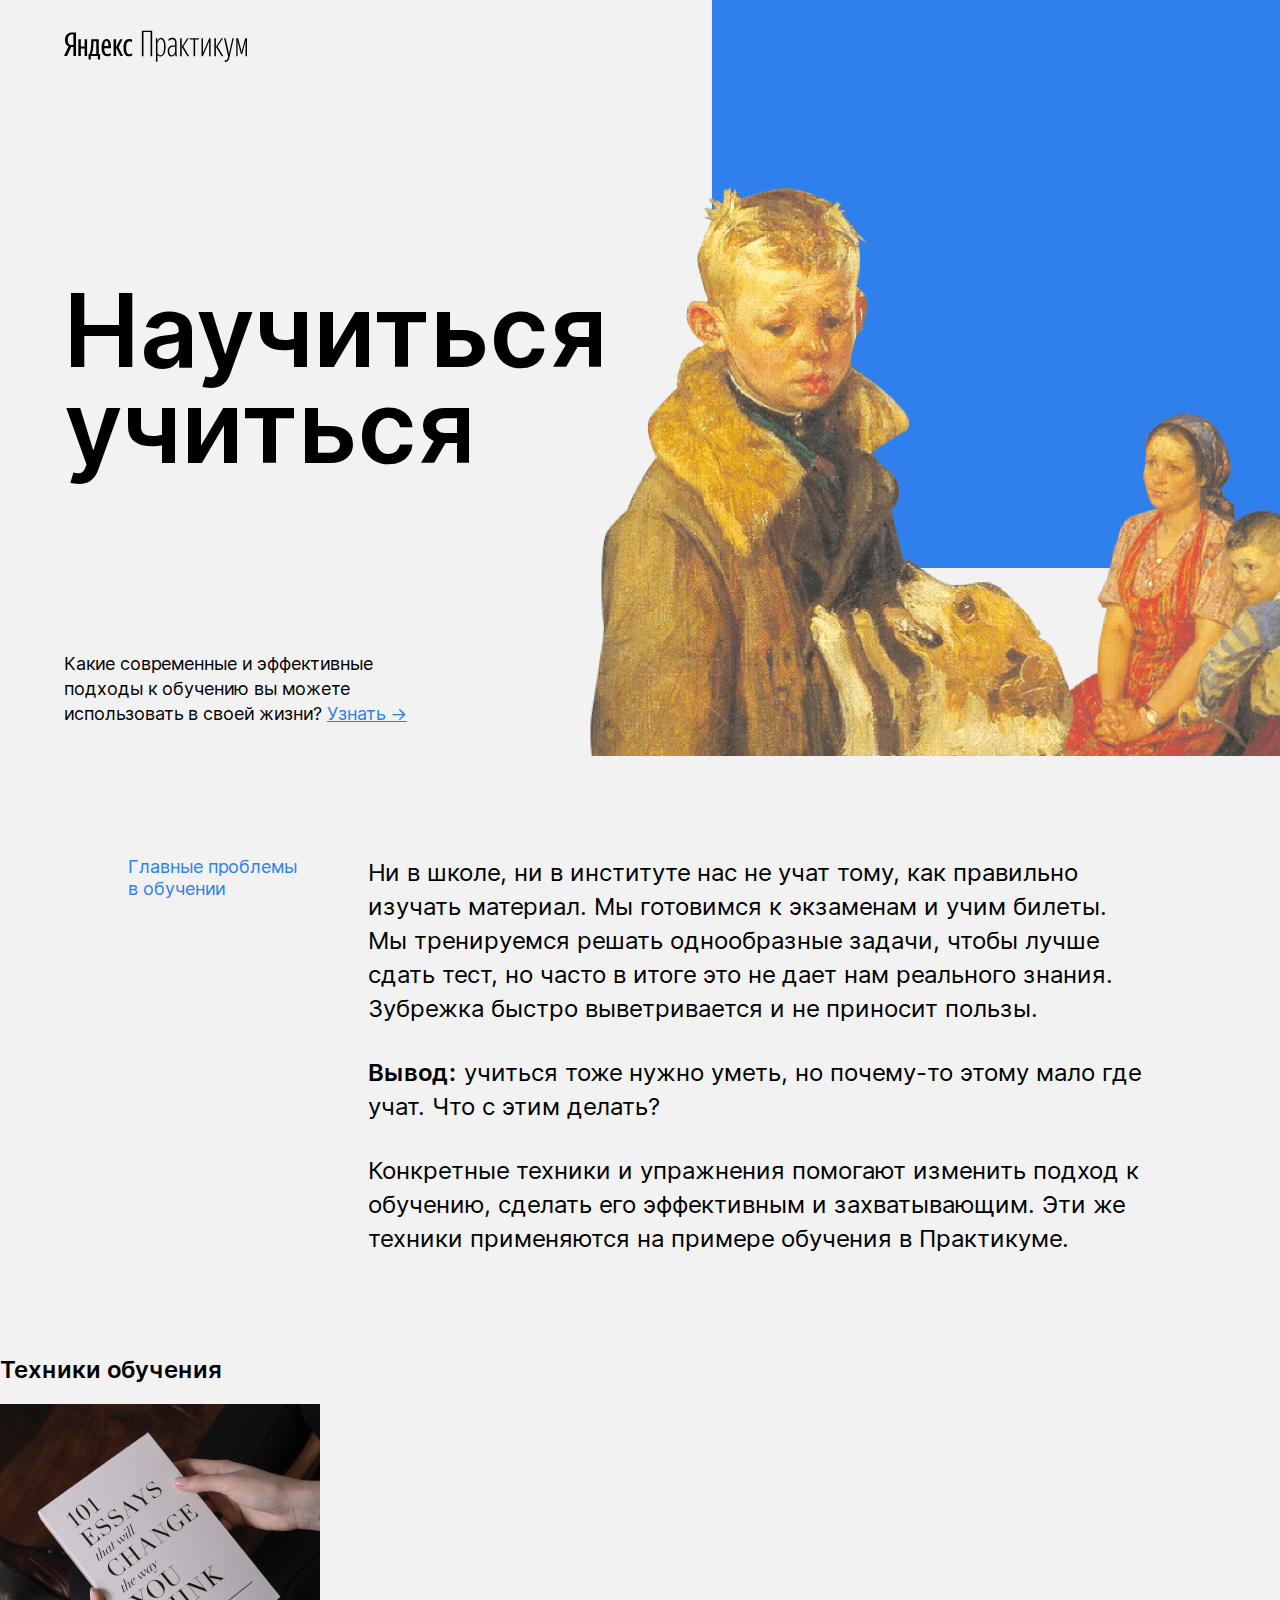
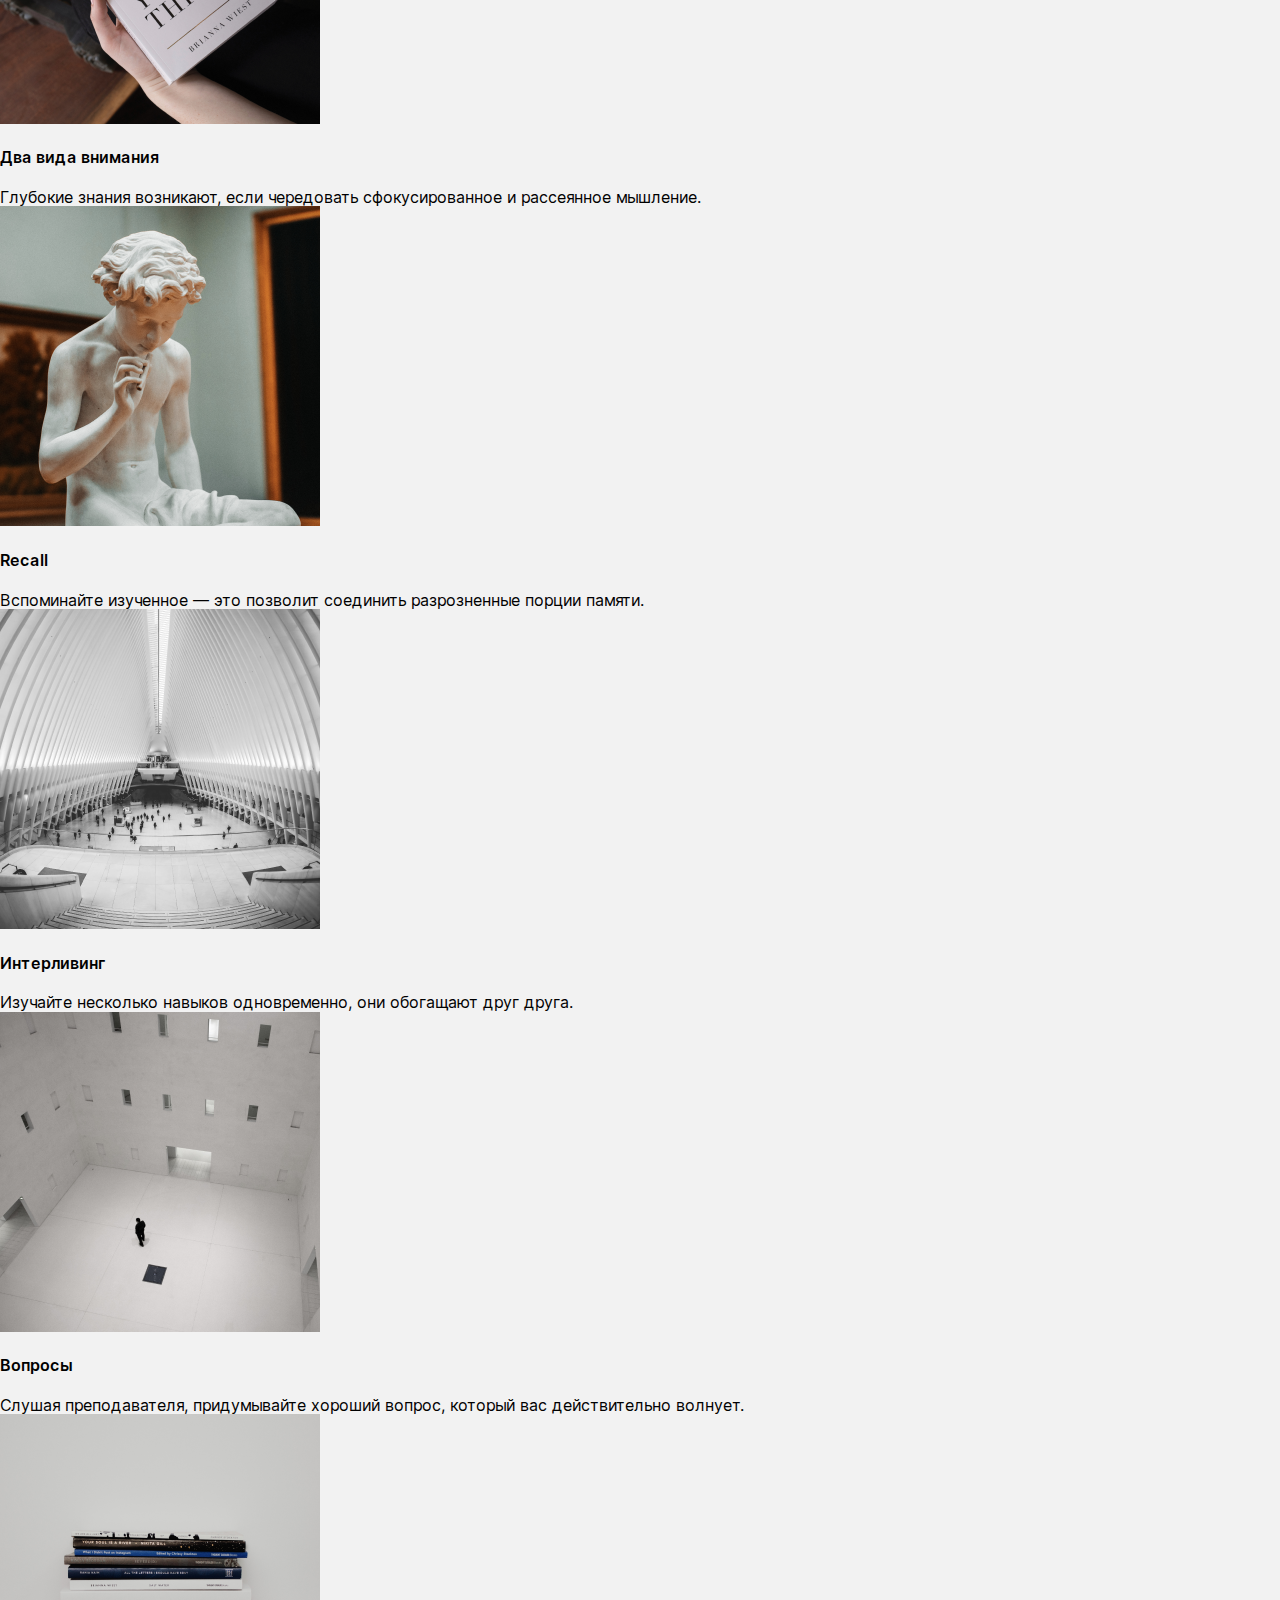
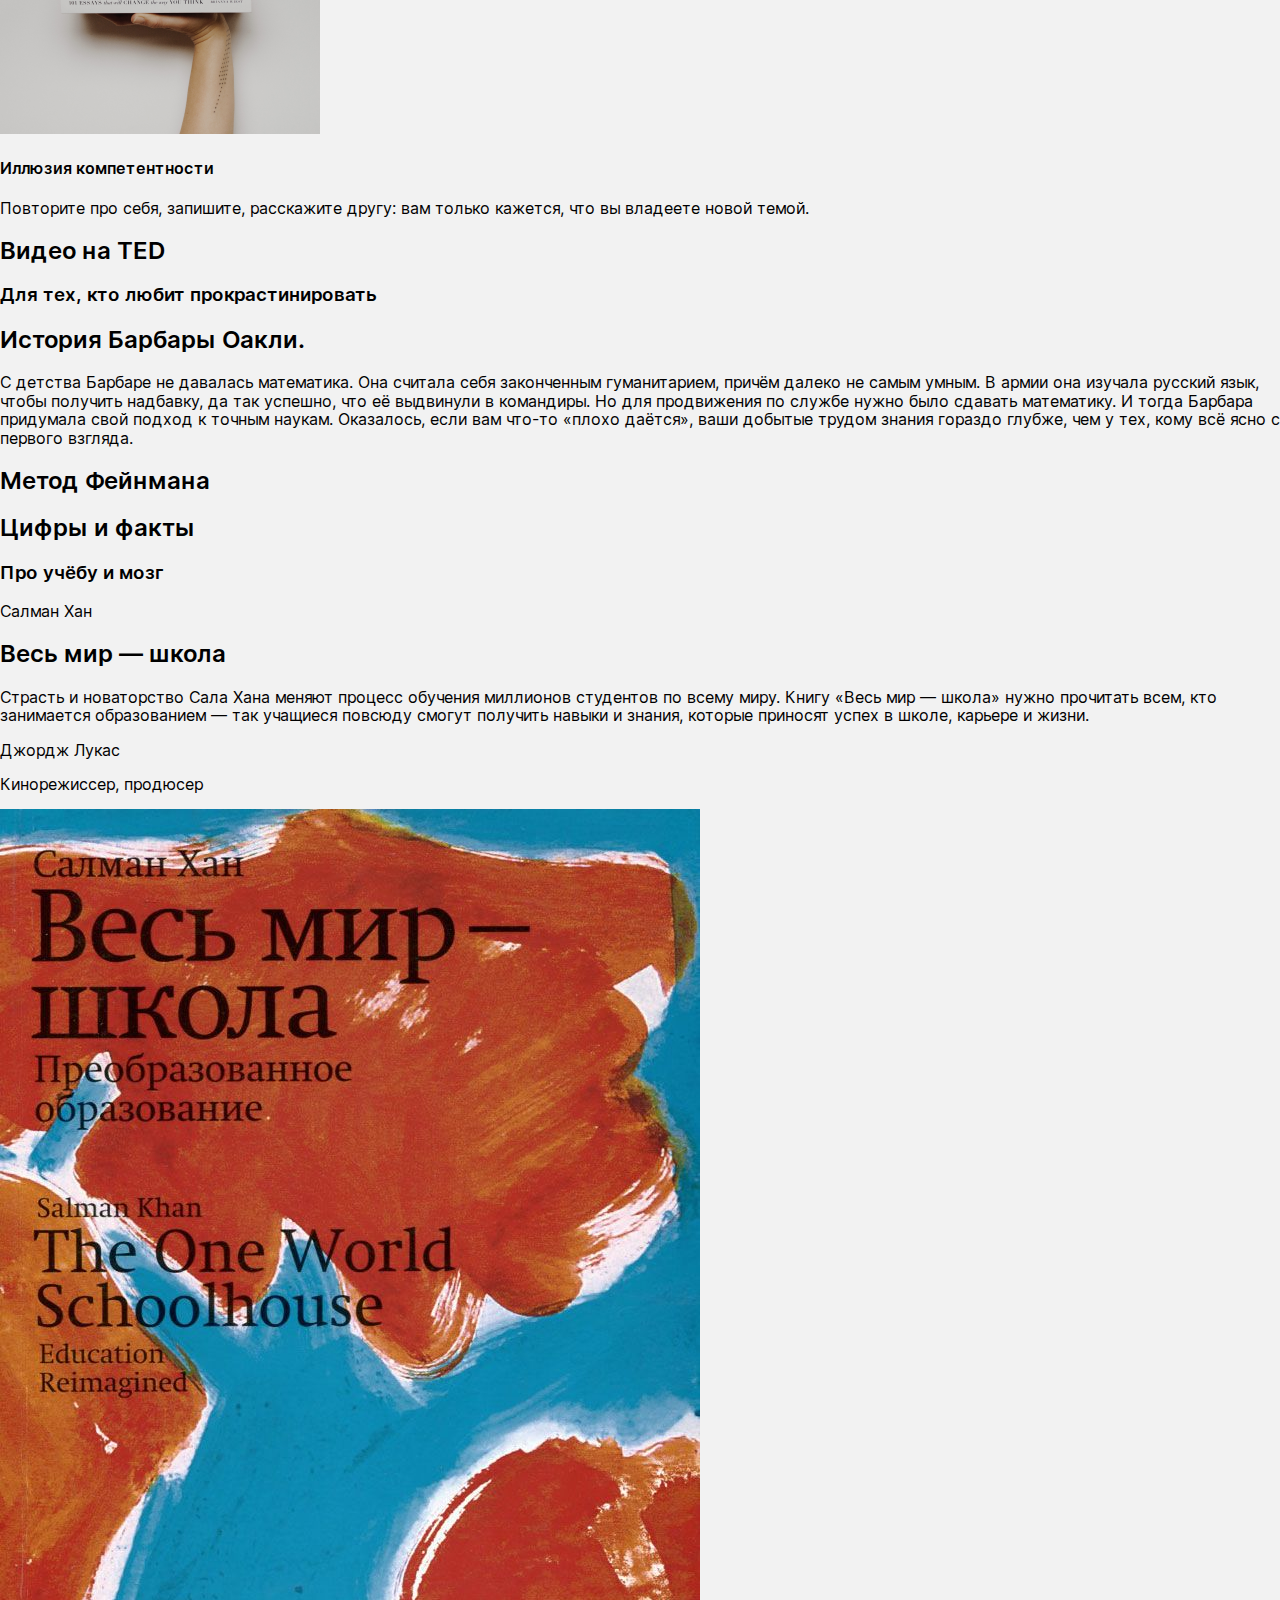
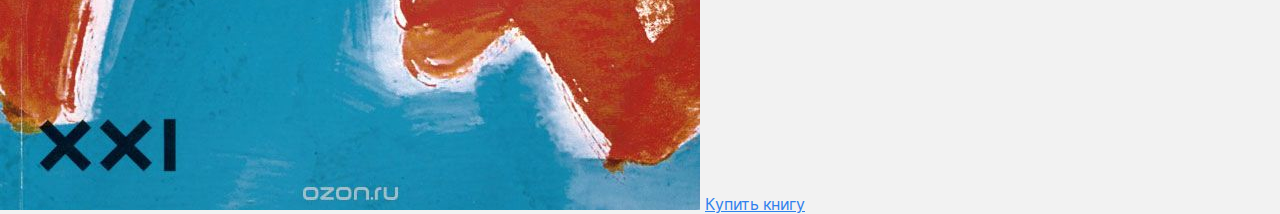
==== first-project__startkit/first-project__startkit/index.html @ b72d8b6c "Initial commit" ====
<!DOCTYPE html>
<html lang="ru">
<head>
  <meta charset="UTF-8">
  <meta name="viewport" content="width=device-width, initial-scale=1.0">
  <title>Научиться учиться</title>
  <link rel="stylesheet" href="styles/vendor/normalize.css">
  <link rel="stylesheet" href="./styles/style.css">
</head>
<body class="main">
  <div class="page">

    <header class="header">
        <img class="logo logo_place_header" src="images/logo.svg">
      <h1 class="header__title">
        Научиться учиться
      </h1>
      <div class="header__subtitle">
        Какие современные и эффективные подходы к
        обучению вы можете использовать в своей жизни? <a class="header__link" href="#">Узнать →</a>
      </div>

        <div class="header__square-pic"></div>
      <img class="header__main-illustrator" src="images/two_again.png" alt="опять двойка">

    </header>
    <div class="content">

      <section class="description">
        <div class="two-columns">
          <h2 class="two-columns__brief">Главные проблемы в обучении</h2>
          <div class="two-columns__main-text">
            <p class="two-columns__paragraph">
              Ни в школе, ни в институте нас не учат тому, как правильно изучать
              материал. Мы готовимся к экзаменам и учим билеты. Мы тренируемся
              решать однообразные задачи, чтобы лучше сдать тест, но часто в итоге
              это не дает нам реального знания. Зубрежка быстро выветривается и
              не приносит пользы.</p>
            <p class="two-columns__paragraph"><span class="two-columns__span-accent">Вывод:</span> учиться тоже нужно уметь, но почему-то этому мало
              где учат. Что с этим делать?</p>
            <p class="two-columns__paragraph">Конкретные техники и упражнения помогают изменить подход к
              обучению, сделать его эффективным и захватывающим. Эти же
              техники применяются на примере обучения в Практикуме.</p>
          </div>
        </div>
      </section>

      <section class="techniques">
        <h2 class="techniques__section-title">Техники обучения</h2>
        <h3 class="techniques__section-subtitle"></h3>

        <div class="techniques__cards cards">

          <div class="cards__item">
            <img class="cards__image" src="images/cards-attention.png" alt="Два вида внимания">
            <h4 class="cards__title">Два вида внимания</h4>
            <div class="card__description">Глубокие знания возникают, если
              чередовать сфокусированное и рассеянное мышление.</div>
          </div>

          <div class="cards__item">
            <img class="cards__image" src="images/cards-recall.png" alt="Recall">
            <h4 class="cards__title">Recall</h4>
            <div class="card__description">Вспоминайте изученное — это позволит
              соединить разрозненные порции памяти.</div>
          </div>

          <div class="cards__item">
            <img class="cards__image" src="images/cards-interliving.png" alt="Интерливинг">
            <h4 class="cards__title">Интерливинг</h4>
            <div class="card__description">Изучайте несколько навыков
              одновременно, они обогащают друг друга.</div>
          </div>

          <div class="cards__item">
            <img class="cards__image" src="images/cards-question.png" alt="Вопросы">
            <h4 class="cards__title">Вопросы</h4>
            <div class="card__description">Слушая преподавателя, придумывайте
              хороший вопрос, который вас действительно волнует.</div>
          </div>

          <div class="cards__item">
            <img class="cards__image" src="images/cards-competence.png" alt="Иллюзия компетентности">
            <h4 class="cards__title">Иллюзия компетентности</h4>
            <div class="card__description">Повторите про себя, запишите,
              расскажите другу: вам только кажется, что вы владеете новой темой.</div>
          </div>

        </div>
      </section>

      <section class="video">
        <h2 class="video__title">Видео нa TED</h2>
        <h3 class="video__subtitle">Для тех, кто любит прокрастинировать</h3>
        <div class="video__content">
          <div class="video__one"></div>
          <div class="video__two"></div>
        </div>

      </section>

      <section class="oakley">
        <h2 class="oakley__brief">История Барбары Оакли.</h2>
        <div class="oakley__main-text">
          <p>С детства Барбаре не давалась математика. Она считала себя
            законченным гуманитарием, причём далеко не самым умным.
            В армии она изучала русский язык, чтобы получить надбавку,
            да так успешно, что её выдвинули в командиры. Но для продвижения
            по службе нужно было сдавать математику. И тогда Барбара придумала
            свой подход к точным наукам. Оказалось, если вам что-то
            «плохо даётся», ваши добытые трудом знания гораздо глубже,
            чем у тех, кому всё ясно с первого взгляда.</p>
        </div>
      </section>

      <section class="feinman">
        <h2 class="feinman__title">Метод Фейнмана</h2>
        <h3 class="feinman__subtitle"></h3>
        <a class="feinman__link" href="#"></a>
      </section>

      <section class="digits">
        <h2 class="digits__title">Цифры и факты</h2>
        <h3 class="digits__subtitle">Про учёбу и мозг</h3>
      </section>

      <section class="khan">
        <div class="khan__container">
          <p class="khan__author">Салман Хан</p>
          <h2 class="khan__title">Весь мир — школа</h2>
          <p class="khan__quote">
            Страсть и новаторство Сала Хана меняют процесс обучения
            миллионов студентов по всему миру. Книгу «Весь мир — школа» нужно
            прочитать всем, кто занимается образованием — так учащиеся повсюду
            смогут получить навыки и знания, которые приносят успех в школе, карьере и жизни.
          </p>
          <p class="khan__quote-author">Джордж Лукас</p>
          <p class="khan__quote-author-subline">Кинорежиссер, продюсер</p>
          <div class="khan__book-container">
            <img class="khan__book-pic" src="images/khan-book.jpg" alt="книга Джорджа Лукаса">
            <a href="#" class="khan__buy-link">Купить книгу</a>
          </div>
        </div>
      </section>
    </div>
    <footer class="footer">

    </footer>

  </div>
</body>
</html>
---- first-project__startkit/first-project__startkit/styles/style.css ----
@import url(./block/main/main.css);
@import url(./block/page/page.css);
@import url(./block/logo/logo.css);
@import url(./block/logo/_place/logo_place_header.css);
@import url(./block/techniques/techniques.css);
@import url(./block/cards/cards.css);
@import url(./block/description/description.css);
@import url(./block/header/header.css);
@import url(./block/header/__subtitle/header__subtitle.css);
@import url(./block/header/__title/header__title.css);
@import url(./block/header/__square-pic/header__square-pic.css);
@import url(./block/header/__main-illustrator/header__main-illustrator.css);
@import url(./block/two-columns/two-columns.css);
@import url(./block/two-columns/__brief/two-columns__brief.css);
@import url(./block/two-columns/__main-text/two-columns__main-text.css);
@import url(./block/two-columns/__paragraph/two-columns__paragraph.css);
@import url(./block/two-columns/__span-accent/two-columns__span-accent.css);
a {
  color: #2f80ed;
}




/* и элемента с модификатором вида ключ-значение */
.table__cell_theme_dark {
  width: 200px;
  color: white;
  margin-right: 0;
  margin-top: 80px;
}
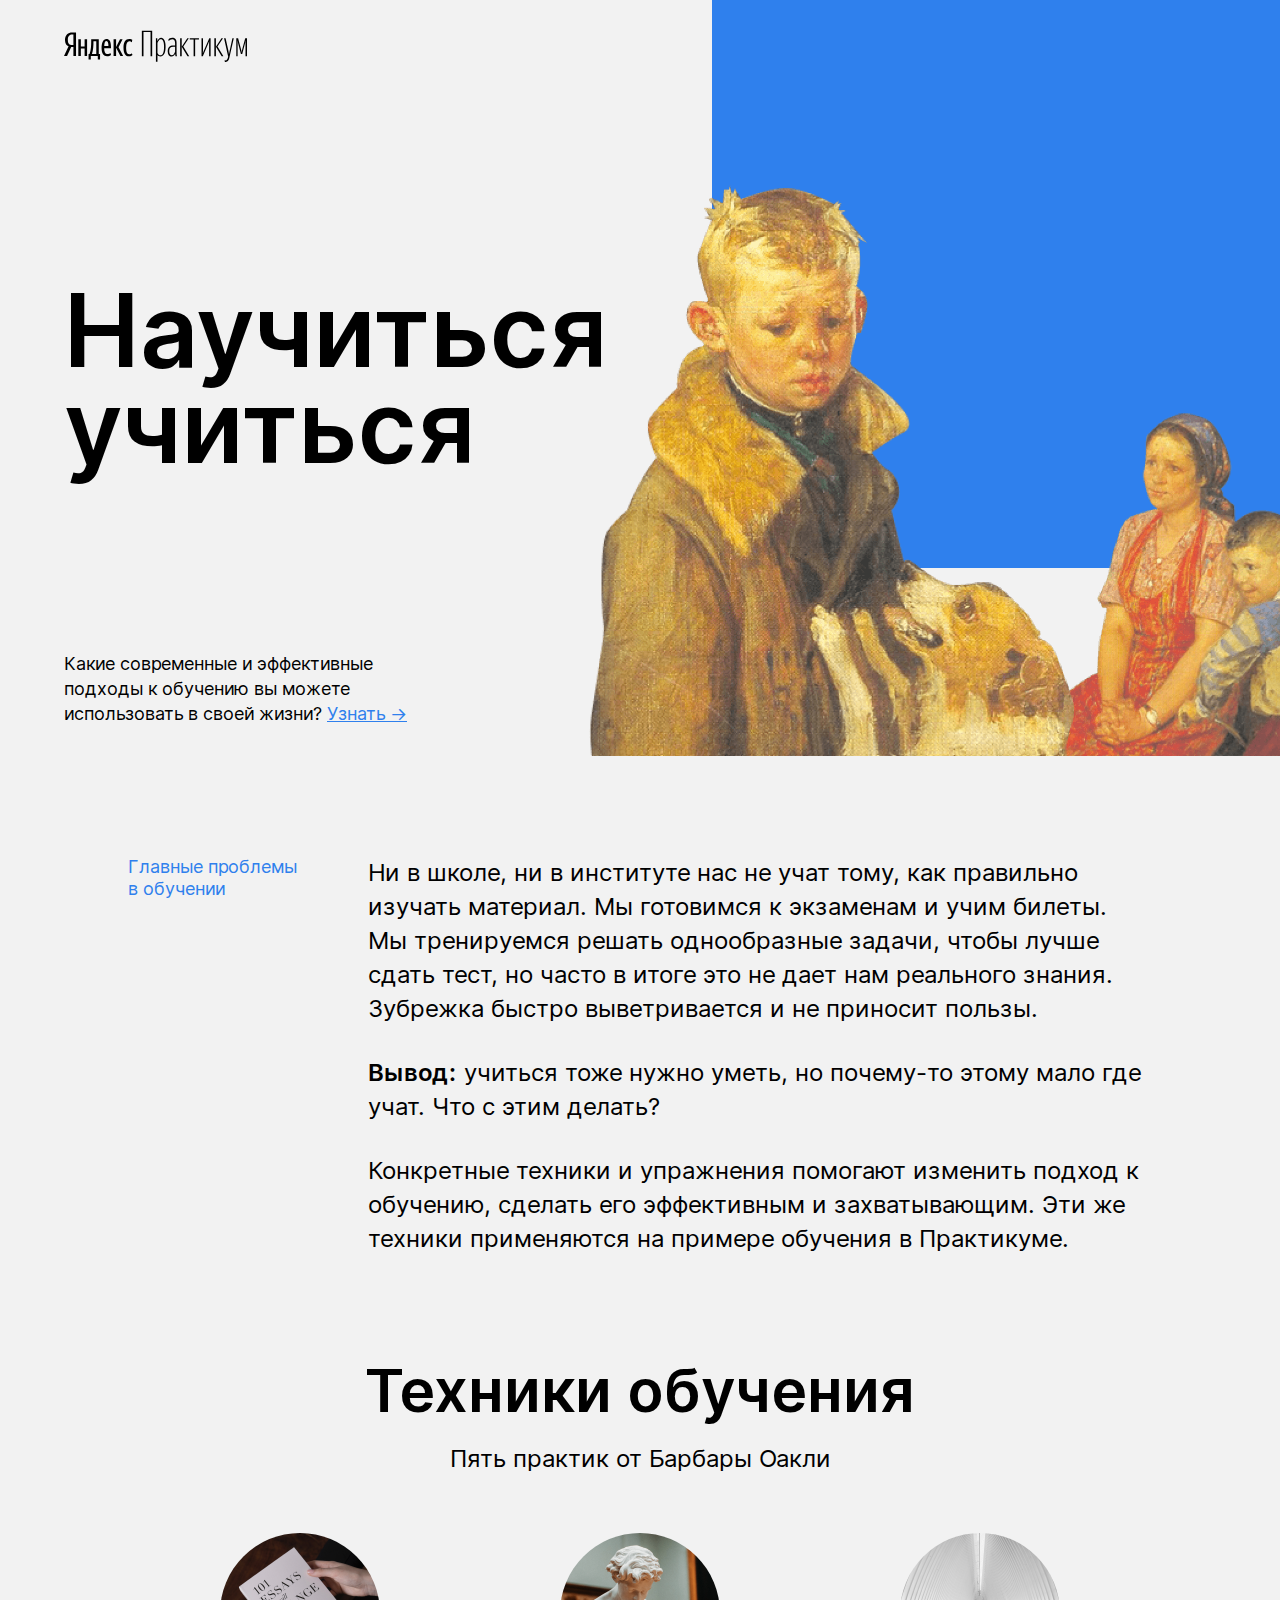
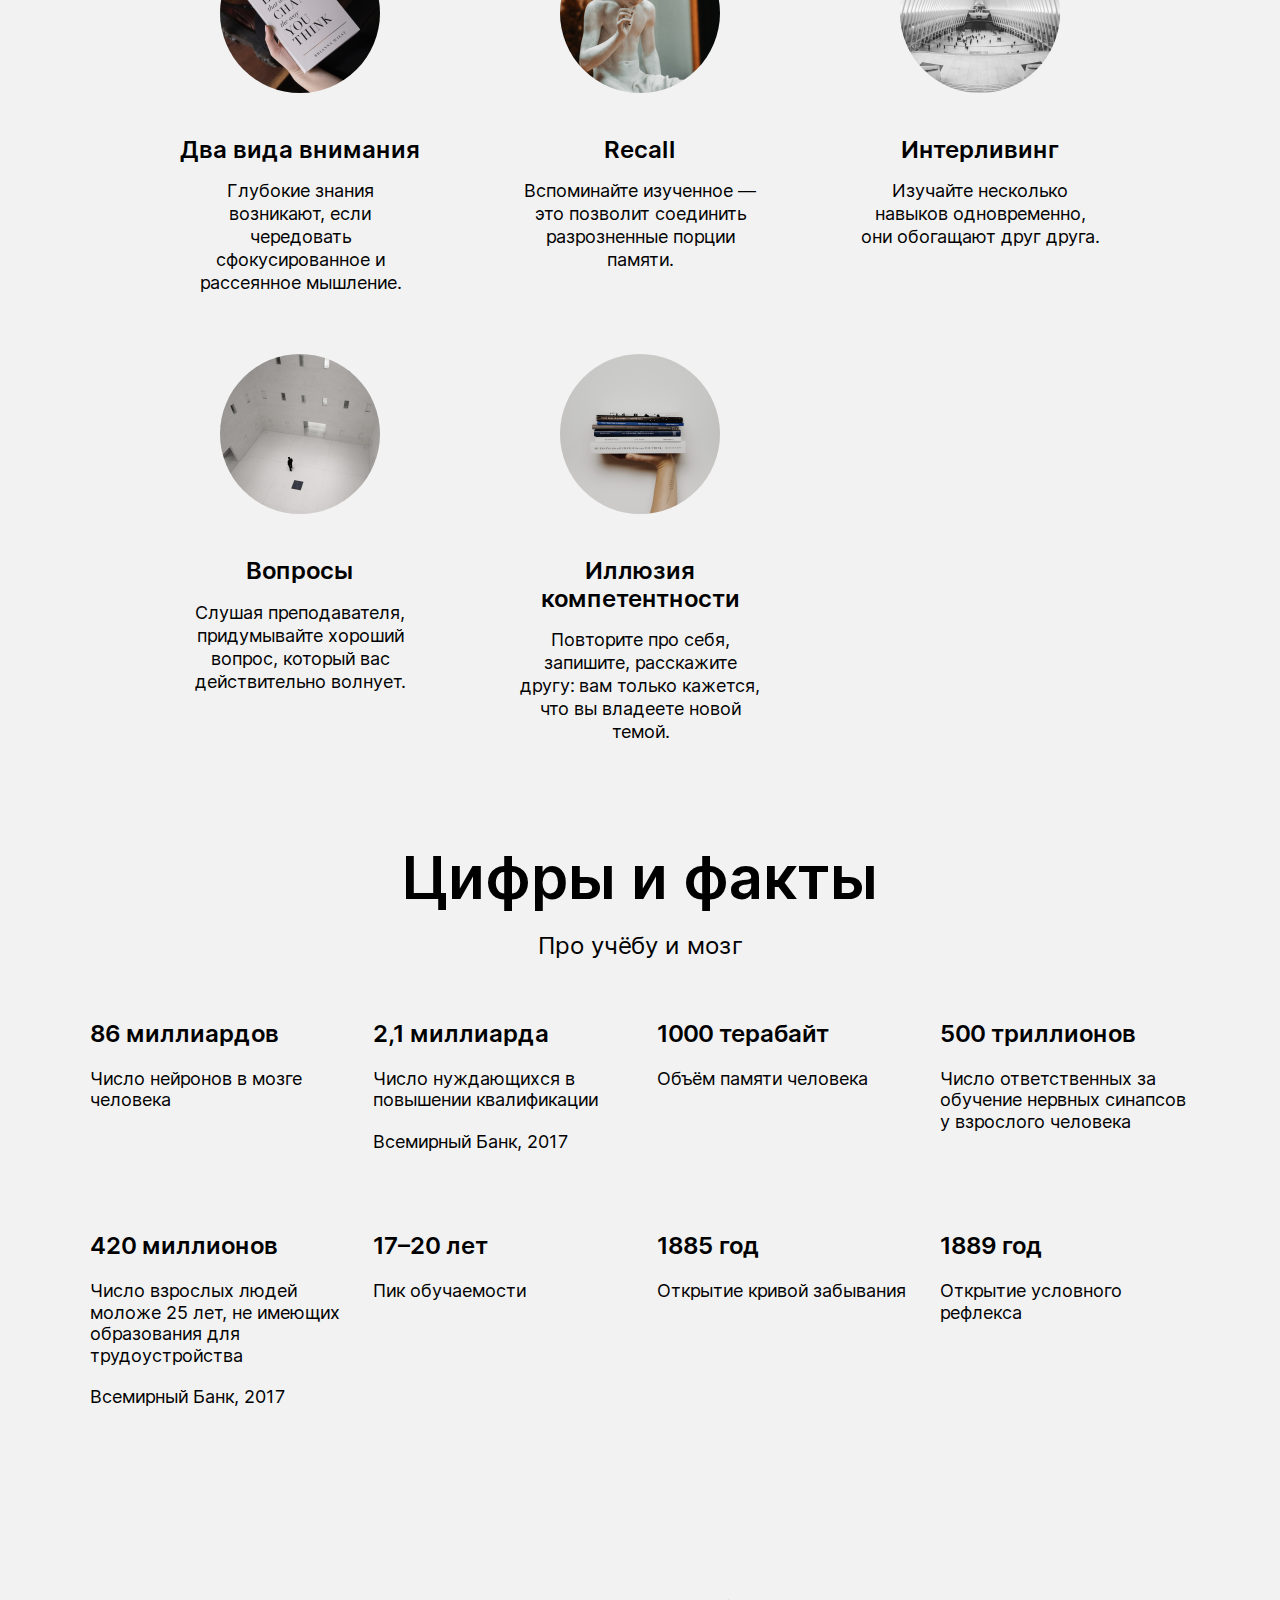
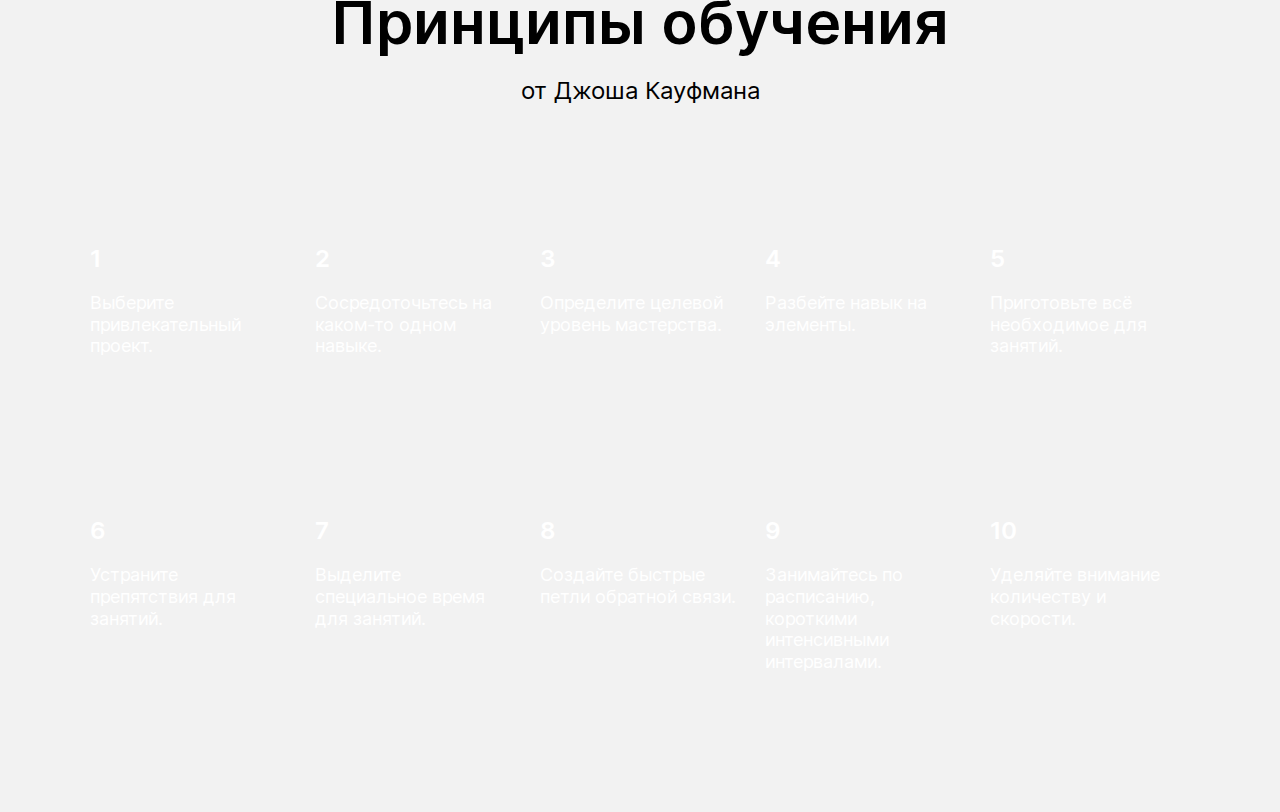
==== commit 6b7bb9ed: "style" ====
--- a/first-project__startkit/first-project__startkit/index.html
+++ b/first-project__startkit/first-project__startkit/index.html
@@ -11,7 +11,7 @@
   <div class="page">
 
     <header class="header">
-        <img class="logo logo_place_header" src="images/logo.svg">
+      <img class="logo logo_place_header" src="images/logo.svg">
       <h1 class="header__title">
         Научиться учиться
       </h1>
@@ -20,18 +20,17 @@
         обучению вы можете использовать в своей жизни? <a class="header__link" href="#">Узнать →</a>
       </div>
 
-        <div class="header__square-pic"></div>
+      <div class="header__square-pic"></div>
       <img class="header__main-illustrator" src="images/two_again.png" alt="опять двойка">
-
     </header>
+
     <div class="content">
 
       <section class="description">
         <div class="two-columns">
           <h2 class="two-columns__brief">Главные проблемы в обучении</h2>
           <div class="two-columns__main-text">
-            <p class="two-columns__paragraph">
-              Ни в школе, ни в институте нас не учат тому, как правильно изучать
+            <p class="two-columns__paragraph">Ни в школе, ни в институте нас не учат тому, как правильно изучать
               материал. Мы готовимся к экзаменам и учим билеты. Мы тренируемся
               решать однообразные задачи, чтобы лучше сдать тест, но часто в итоге
               это не дает нам реального знания. Зубрежка быстро выветривается и
@@ -46,42 +45,42 @@
       </section>
 
       <section class="techniques">
-        <h2 class="techniques__section-title">Техники обучения</h2>
-        <h3 class="techniques__section-subtitle"></h3>
-
-        <div class="techniques__cards cards">
+        <h2 class="section-title">Техники обучения</h2>
+        <p class="section-subtitle">Пять практик от Барбары Оакли</p>
+
+        <div class="cards">
 
           <div class="cards__item">
             <img class="cards__image" src="images/cards-attention.png" alt="Два вида внимания">
-            <h4 class="cards__title">Два вида внимания</h4>
+            <h3 class="cards__title">Два вида внимания</h3>
             <div class="card__description">Глубокие знания возникают, если
               чередовать сфокусированное и рассеянное мышление.</div>
           </div>
 
           <div class="cards__item">
             <img class="cards__image" src="images/cards-recall.png" alt="Recall">
-            <h4 class="cards__title">Recall</h4>
+            <h3 class="cards__title">Recall</h3>
             <div class="card__description">Вспоминайте изученное — это позволит
               соединить разрозненные порции памяти.</div>
           </div>
 
           <div class="cards__item">
             <img class="cards__image" src="images/cards-interliving.png" alt="Интерливинг">
-            <h4 class="cards__title">Интерливинг</h4>
+            <h3 class="cards__title">Интерливинг</h3>
             <div class="card__description">Изучайте несколько навыков
               одновременно, они обогащают друг друга.</div>
           </div>
 
           <div class="cards__item">
             <img class="cards__image" src="images/cards-question.png" alt="Вопросы">
-            <h4 class="cards__title">Вопросы</h4>
+            <h3 class="cards__title">Вопросы</h3>
             <div class="card__description">Слушая преподавателя, придумывайте
               хороший вопрос, который вас действительно волнует.</div>
           </div>
 
           <div class="cards__item">
             <img class="cards__image" src="images/cards-competence.png" alt="Иллюзия компетентности">
-            <h4 class="cards__title">Иллюзия компетентности</h4>
+            <h3 class="cards__title">Иллюзия компетентности</h3>
             <div class="card__description">Повторите про себя, запишите,
               расскажите другу: вам только кажется, что вы владеете новой темой.</div>
           </div>
@@ -89,7 +88,7 @@
         </div>
       </section>
 
-      <section class="video">
+      <!--<section class="video">
         <h2 class="video__title">Видео нa TED</h2>
         <h3 class="video__subtitle">Для тех, кто любит прокрастинировать</h3>
         <div class="video__content">
@@ -117,14 +116,75 @@
         <h2 class="feinman__title">Метод Фейнмана</h2>
         <h3 class="feinman__subtitle"></h3>
         <a class="feinman__link" href="#"></a>
-      </section>
+      </section> -->
 
       <section class="digits">
-        <h2 class="digits__title">Цифры и факты</h2>
-        <h3 class="digits__subtitle">Про учёбу и мозг</h3>
-      </section>
-
-      <section class="khan">
+        <h2 class="section-title">Цифры и факты</h2>
+        <p class="section-subtitle">Про учёбу и мозг</p>
+
+        <div class="table">
+          <div class="table__cell">
+            <h3 class="table__heading">86 миллиардов</h3>
+            <p class="table__text">
+              Число нейронов в мозге человека
+            </p>
+          </div>
+
+          <div class="table__cell">
+            <h3 class="table__heading">2,1 миллиарда</h3>
+            <p class="table__text">
+              Число нуждающихся в повышении квалификации
+            </p>
+            <p class="table__text">Всемирный Банк, 2017</p>
+
+          </div>
+
+          <div class="table__cell">
+            <h3 class="table__heading">1000 терабайт</h3>
+            <p class="table__text">
+              Объём памяти человека
+            </p>
+          </div>
+
+          <div class="table__cell">
+            <h3 class="table__heading">500 триллионов</h3>
+            <p class="table__text">
+              Число ответственных за обучение нервных синапсов у взрослого человека
+            </p>
+          </div>
+
+          <div class="table__cell">
+            <h3 class="table__heading">420 миллионов</h3>
+            <p class="table__text">
+              Число взрослых людей моложе 25 лет, не имеющих образования для трудоустройства
+            </p>
+            <p class="table__text">Всемирный Банк, 2017</p>
+          </div>
+
+          <div class="table__cell">
+            <h3 class="table__heading">17–20 лет</h3>
+            <p class="table__text">
+              Пик обучаемости
+            </p>
+          </div>
+
+          <div class="table__cell">
+            <h3 class="table__heading">1885 год</h3>
+            <p class="table__text">
+              Открытие кривой забывания
+            </p>
+          </div>
+
+          <div class="table__cell">
+            <h3 class="table__heading">1889 год</h3>
+            <p class="table__text">
+              Открытие условного рефлекса
+            </p>
+          </div>
+        </div>
+      </section>
+
+      <!-- <section class="khan">
         <div class="khan__container">
           <p class="khan__author">Салман Хан</p>
           <h2 class="khan__title">Весь мир — школа</h2>
@@ -141,7 +201,87 @@
             <a href="#" class="khan__buy-link">Купить книгу</a>
           </div>
         </div>
-      </section>
+      </section> -->
+
+      <section class="kaufman">
+        <h2 class="section-title section-title_theme_dark">Принципы обучения</h2>
+        <p class="section-subtitle section-subtitle_theme_dark">от Джоша Кауфмана</p>
+
+        <div class="table table_theme_dark">
+          <div class="table__cell table__cell_theme_dark">
+            <h3 class="table__heading table__heading_theme_dark">1</h3>
+            <p class="table__text table__text_theme_dark">
+              Выберите привлекательный проект.
+            </p>
+          </div>
+
+          <div class="table__cell table__cell_theme_dark">
+            <h3 class="table__heading table__heading_theme_dark">2</h3>
+            <p class="table__text table__text_theme_dark">
+              Сосредоточьтесь на каком-то одном навыке.
+            </p>
+
+          </div>
+
+          <div class="table__cell table__cell_theme_dark">
+            <h3 class="table__heading table__heading_theme_dark">3</h3>
+            <p class="table__text table__text_theme_dark">
+              Определите целевой уровень мастерства.
+            </p>
+          </div>
+
+          <div class="table__cell table__cell_theme_dark">
+            <h3 class="table__heading table__heading_theme_dark">4</h3>
+            <p class="table__text table__text_theme_dark">
+              Разбейте навык на элементы.
+            </p>
+          </div>
+
+          <div class="table__cell table__cell_theme_dark">
+            <h3 class="table__heading table__heading_theme_dark">5</h3>
+            <p class="table__text table__text_theme_dark">
+              Приготовьте всё необходимое для занятий.
+            </p>
+          </div>
+
+          <div class="table__cell table__cell_theme_dark">
+            <h3 class="table__heading table__heading_theme_dark">6</h3>
+            <p class="table__text table__text_theme_dark">
+              Устраните препятствия для занятий.
+            </p>
+          </div>
+
+          <div class="table__cell table__cell_theme_dark">
+            <h3 class="table__heading table__heading_theme_dark">7</h3>
+            <p class="table__text table__text_theme_dark">
+              Выделите специальное время для занятий.
+            </p>
+          </div>
+
+          <div class="table__cell table__cell_theme_dark">
+            <h3 class="table__heading table__heading_theme_dark">8</h3>
+            <p class="table__text table__text_theme_dark">
+              Создайте быстрые петли обратной связи.
+            </p>
+          </div>
+
+          <div class="table__cell table__cell_theme_dark">
+            <h3 class="table__heading table__heading_theme_dark">9</h3>
+            <p class="table__text table__text_theme_dark">
+              Занимайтесь по расписанию, короткими интенсивными интервалами.
+            </p>
+          </div>
+
+          <div class="table__cell table__cell_theme_dark">
+            <h3 class="table__heading table__heading_theme_dark">10</h3>
+            <p class="table__text table__text_theme_dark">
+              Уделяйте внимание количеству и скорости.
+            </p>
+          </div>
+
+        </div>
+      </section>
+
     </div>
     <footer class="footer">
 
--- a/first-project__startkit/first-project__startkit/styles/style.css
+++ b/first-project__startkit/first-project__startkit/styles/style.css
@@ -15,6 +15,23 @@
 @import url(./block/two-columns/__main-text/two-columns__main-text.css);
 @import url(./block/two-columns/__paragraph/two-columns__paragraph.css);
 @import url(./block/two-columns/__span-accent/two-columns__span-accent.css);
+@import url(block/section/section-title.css);
+@import url(block/section/section-subtitle.css);
+@import url(./block/cards/__title/cards__title.css);
+@import url(./block/cards/__description/card__description.css);
+@import url(./block/cards/__image/cards__image.css);
+@import url(./block/cards/__item/cards__item.css);
+@import url(./block/digits/digits.css);
+@import url(./block/digits/__title/digits__title.css);
+@import url(./block/digits/__subtitle/digits__subtitle.css);
+@import url(./block/table/table.css);
+@import url(./block/table/__cell/table__cell.css);
+@import url(./block/table/__heading/table__heading.css);
+@import url(./block/table/__text/table__text.css);
+@import url(./block/table/__cell/_theme/_dark.css);
+@import url(./block/table/__heading/_theme/_dark.css);
+@import url(./block/table/__text/_theme/_dark.css);
+
 a {
   color: #2f80ed;
 }
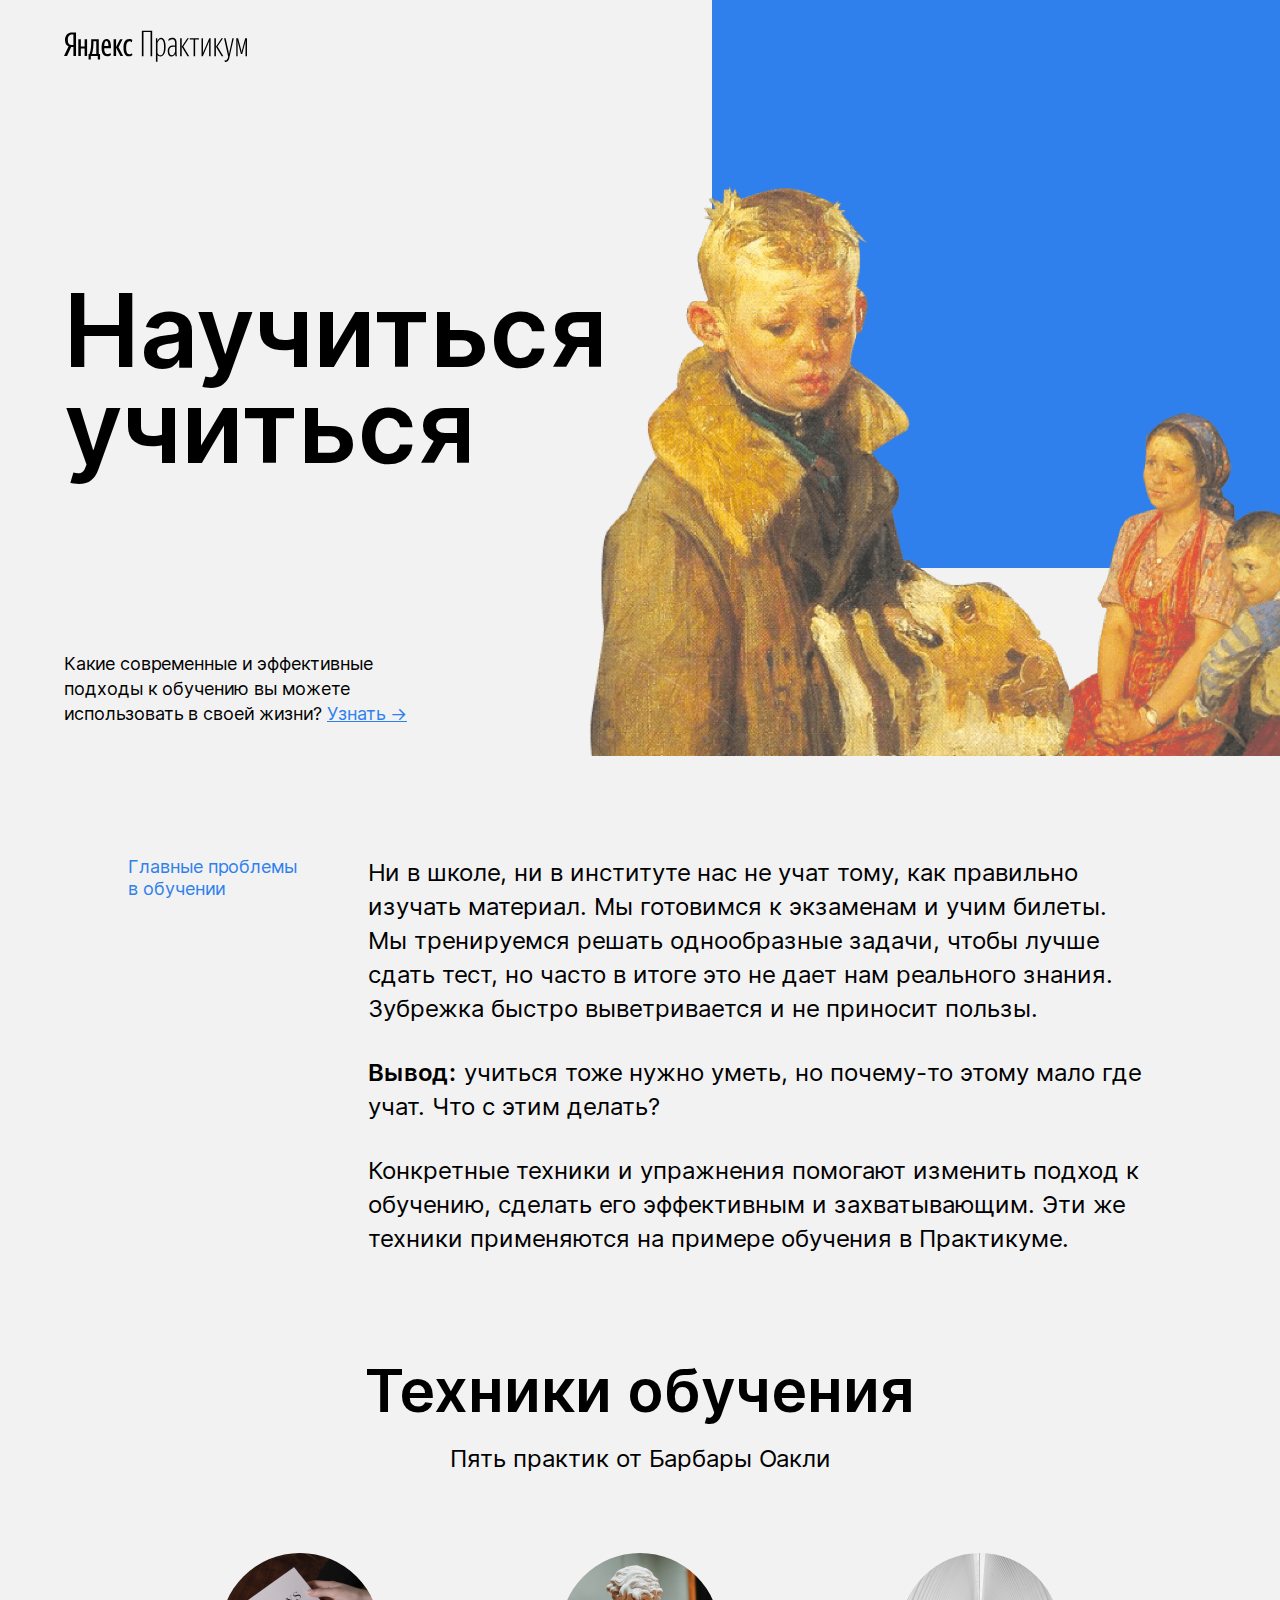
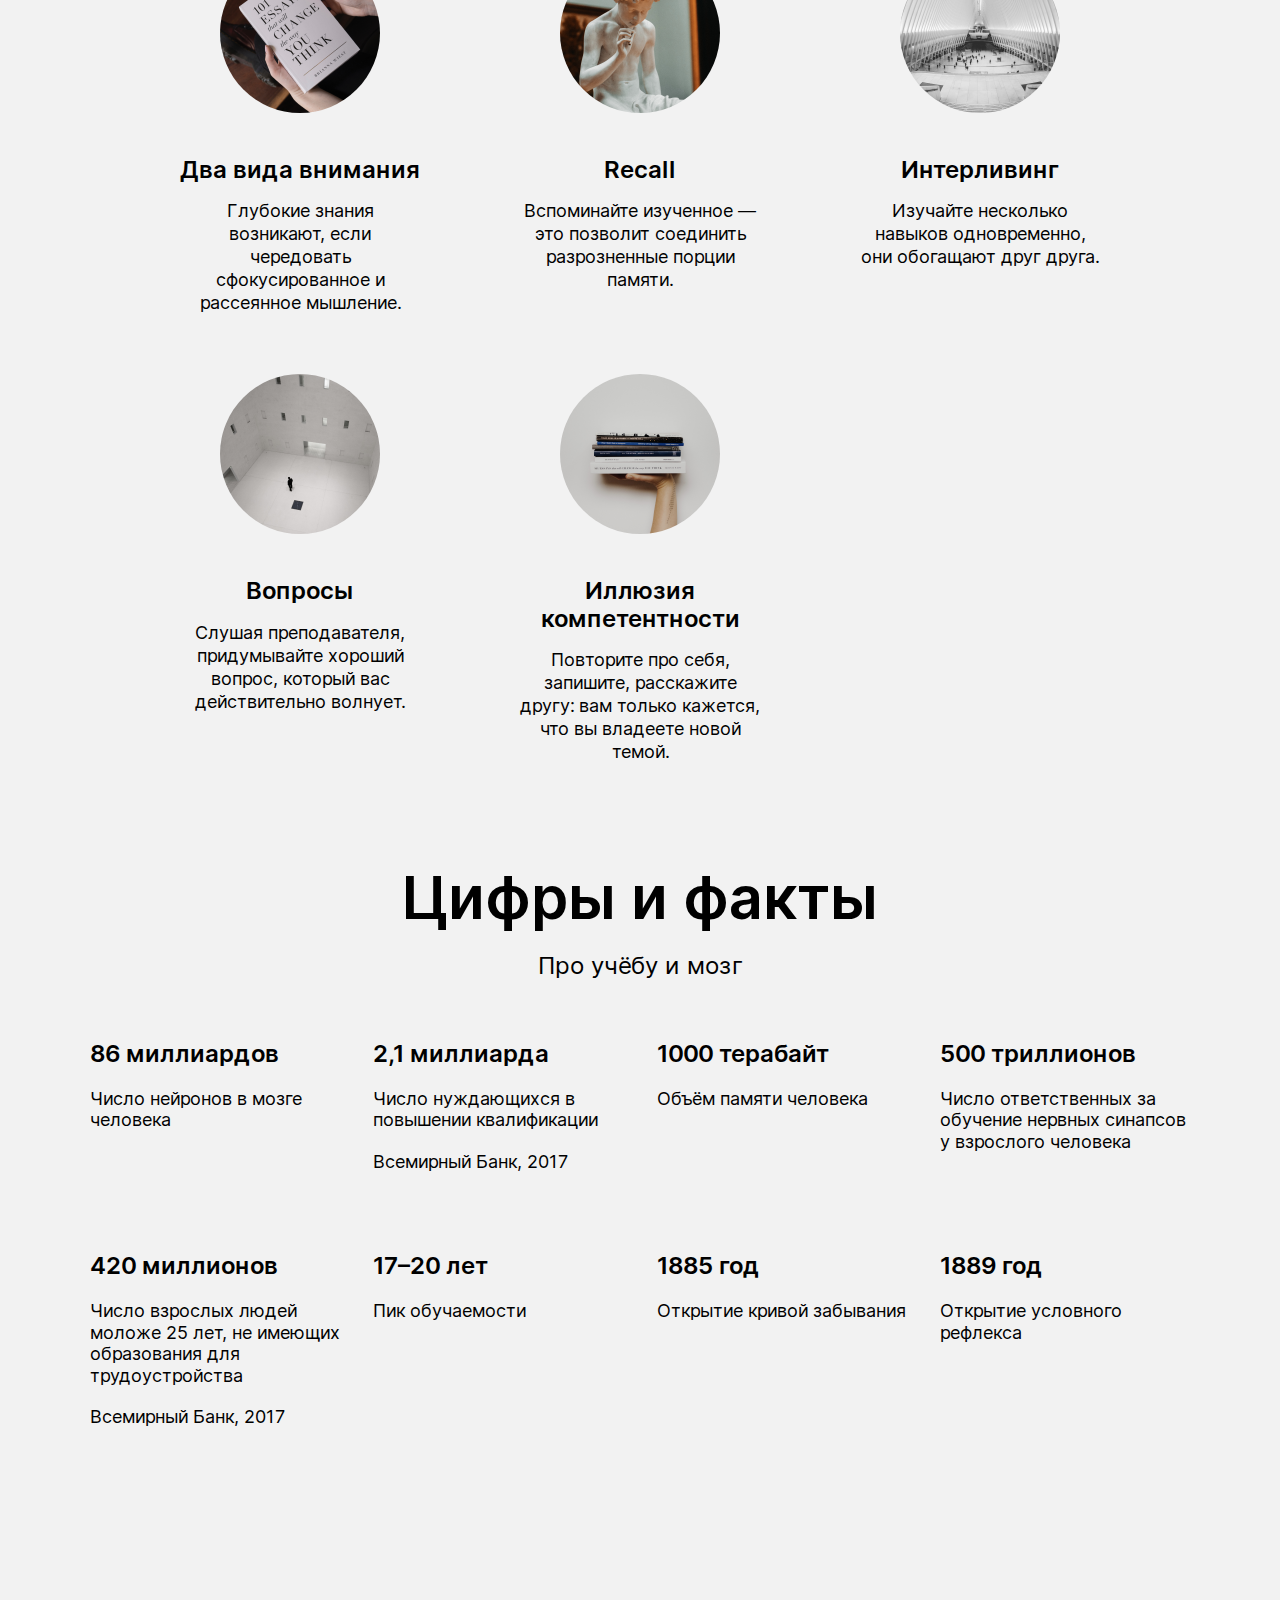
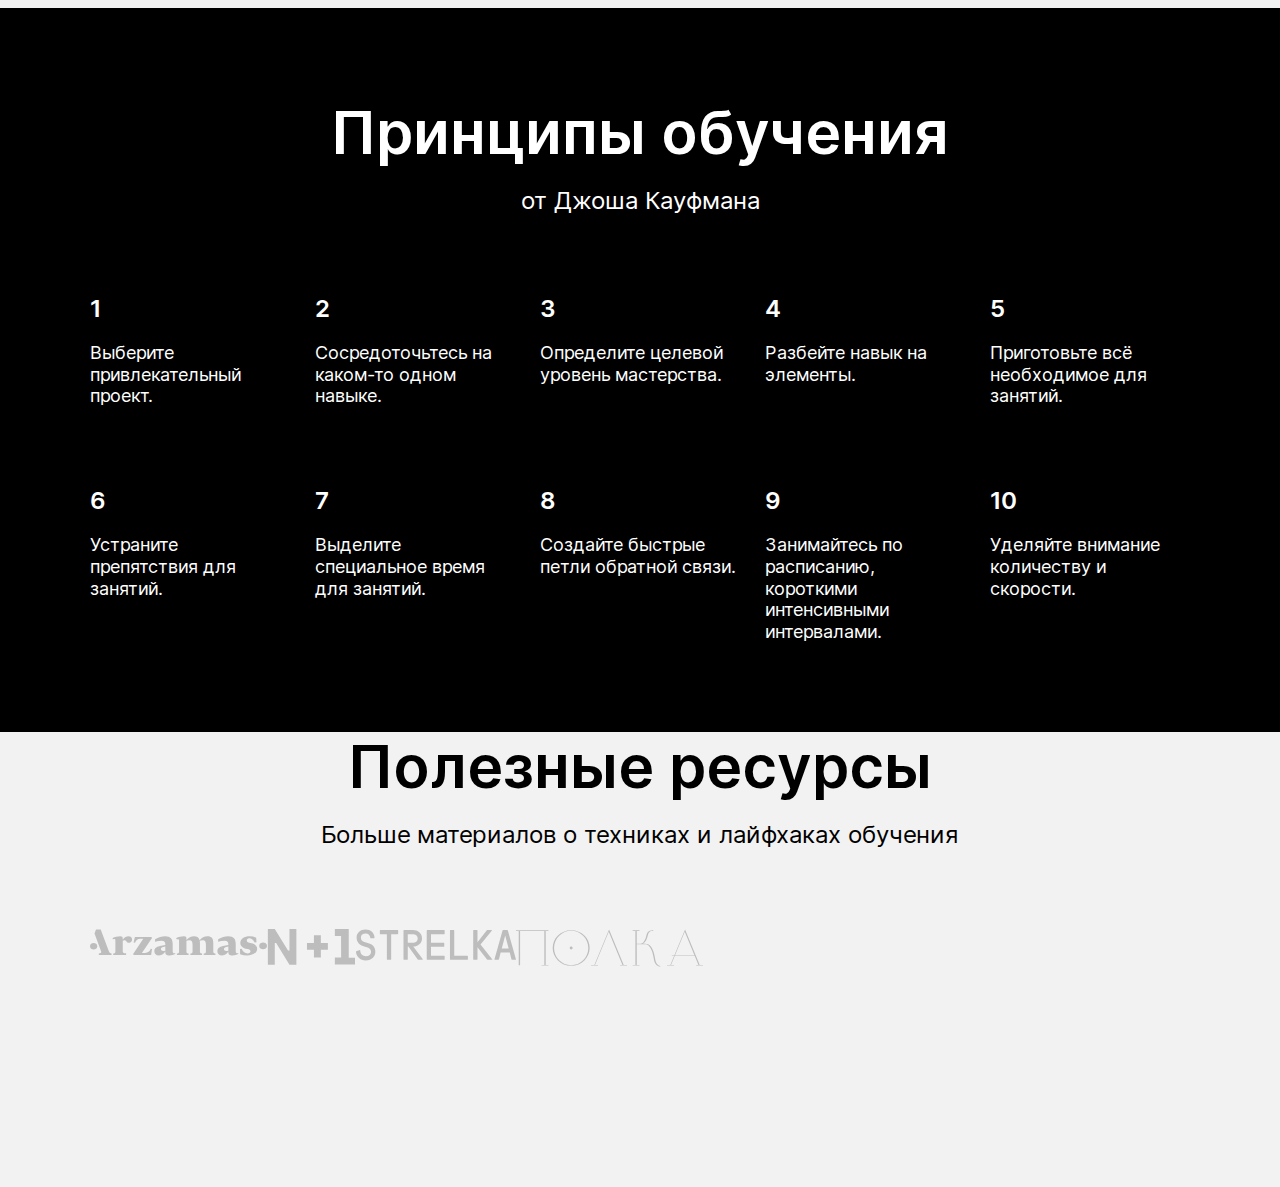
==== commit 325e6bc3: "Вариант логотипов в блоке resources img, а не фоном. Не подойдёт :(" ====
--- a/first-project__startkit/first-project__startkit/index.html
+++ b/first-project__startkit/first-project__startkit/index.html
@@ -149,14 +149,16 @@
           <div class="table__cell">
             <h3 class="table__heading">500 триллионов</h3>
             <p class="table__text">
-              Число ответственных за обучение нервных синапсов у взрослого человека
+              Число ответственных за обучение нервных синапсов у взрослого
+              человека
             </p>
           </div>
 
           <div class="table__cell">
             <h3 class="table__heading">420 миллионов</h3>
             <p class="table__text">
-              Число взрослых людей моложе 25 лет, не имеющих образования для трудоустройства
+              Число взрослых людей моложе 25 лет, не имеющих образования для
+              трудоустройства
             </p>
             <p class="table__text">Всемирный Банк, 2017</p>
           </div>
@@ -177,8 +179,7 @@
 
           <div class="table__cell">
             <h3 class="table__heading">1889 год</h3>
-            <p class="table__text">
-              Открытие условного рефлекса
+            <p class="table__text">Открытие условного рефлекса
             </p>
           </div>
         </div>
@@ -204,8 +205,10 @@
       </section> -->
 
       <section class="kaufman">
-        <h2 class="section-title section-title_theme_dark">Принципы обучения</h2>
-        <p class="section-subtitle section-subtitle_theme_dark">от Джоша Кауфмана</p>
+        <h2 class="section-title section-title_theme_dark">Принципы
+          обучения</h2>
+        <p class="section-subtitle section-subtitle_theme_dark">от Джоша
+          Кауфмана</p>
 
         <div class="table table_theme_dark">
           <div class="table__cell table__cell_theme_dark">
@@ -281,6 +284,28 @@
 
         </div>
       </section>
+
+      <section class="resources">
+        <h2 class="section-title">Полезные ресурсы</h2>
+        <p class="section-subtitle">Больше
+          материалов о техниках и лайфхаках обучения</p>
+
+        <div class="resources__logo-zone">
+          <a href="#" class="resources__logo">
+            <img src="images/logo/resources-arzamas.svg" alt="Арзамас">
+          </a>
+          <a href="#" class="resources__logo">
+            <img src="images/logo/resources-n1.svg" alt="N+1">
+          </a>
+          <a href="#" class="resources__logo">
+            <img src="images/logo/resources-strelka.svg" alt="Стрелка">
+          </a>
+          <a href="#" class="resources__logo">
+            <img src="images/logo/resources-polka.svg" alt="Полка">
+          </a>
+        </div>
+      </section>
+
 
     </div>
     <footer class="footer">
--- a/first-project__startkit/first-project__startkit/styles/style.css
+++ b/first-project__startkit/first-project__startkit/styles/style.css
@@ -15,8 +15,10 @@
 @import url(./block/two-columns/__main-text/two-columns__main-text.css);
 @import url(./block/two-columns/__paragraph/two-columns__paragraph.css);
 @import url(./block/two-columns/__span-accent/two-columns__span-accent.css);
-@import url(block/section/section-title.css);
-@import url(block/section/section-subtitle.css);
+@import url(block/section/section-title/section-title.css);
+@import url(block/section/section-subtitle/section-subtitle.css);
+@import url(block/section/section-subtitle/_theme/_dark.css);
+@import url(block/section/section-title/_theme/_dark.css);
 @import url(./block/cards/__title/cards__title.css);
 @import url(./block/cards/__description/card__description.css);
 @import url(./block/cards/__image/cards__image.css);
@@ -25,12 +27,18 @@
 @import url(./block/digits/__title/digits__title.css);
 @import url(./block/digits/__subtitle/digits__subtitle.css);
 @import url(./block/table/table.css);
+@import url(./block/table/_theme/_dark.css);
 @import url(./block/table/__cell/table__cell.css);
 @import url(./block/table/__heading/table__heading.css);
 @import url(./block/table/__text/table__text.css);
 @import url(./block/table/__cell/_theme/_dark.css);
 @import url(./block/table/__heading/_theme/_dark.css);
 @import url(./block/table/__text/_theme/_dark.css);
+@import url(./block/table/__text/_theme/_dark.css);
+@import url(./block/kaufman/kaufman.css);
+@import url(./block/resources/resources.css);
+@import url(./block/resources/__logo/resources__logo.css);
+@import url(./block/resources/__logo-zone/resources__logo-zone.css);
 
 a {
   color: #2f80ed;
@@ -39,13 +47,7 @@
 
 
 
-/* и элемента с модификатором вида ключ-значение */
-.table__cell_theme_dark {
-  width: 200px;
-  color: white;
-  margin-right: 0;
-  margin-top: 80px;
-}
 
 
 
+
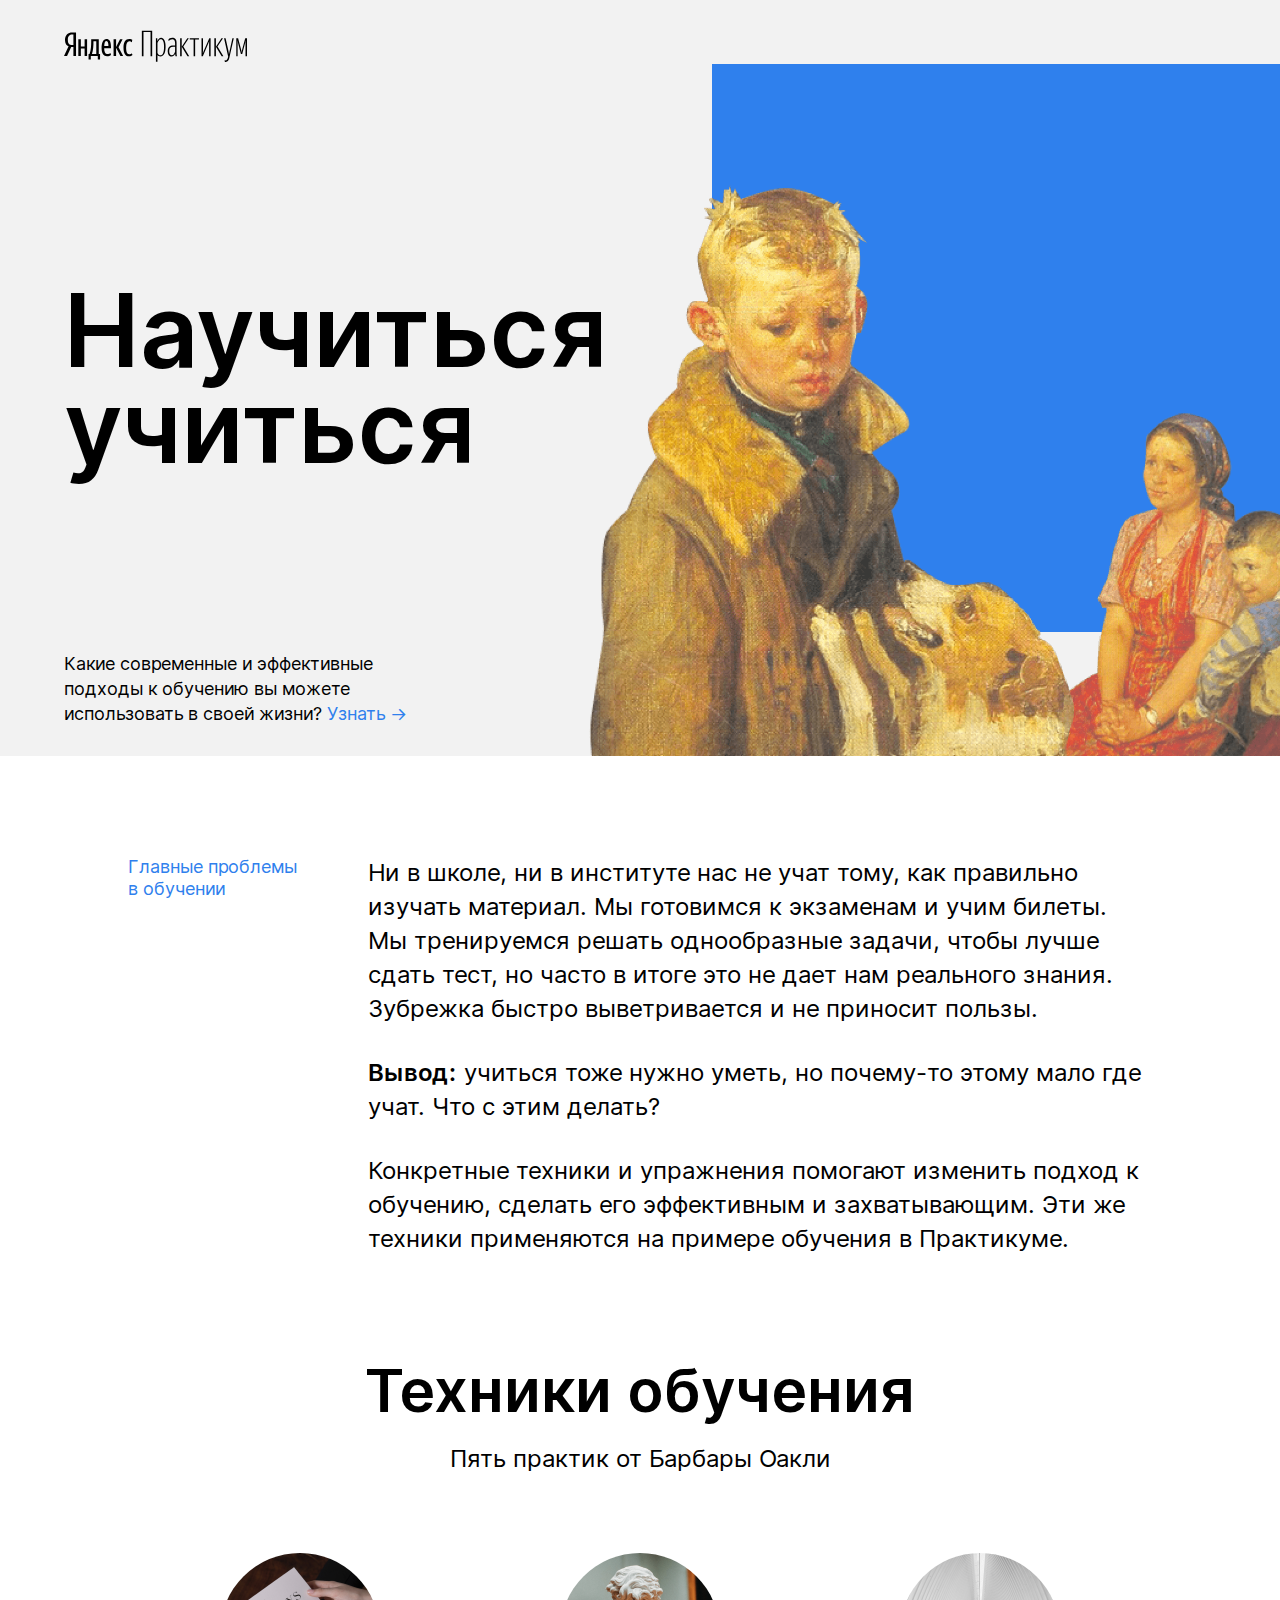
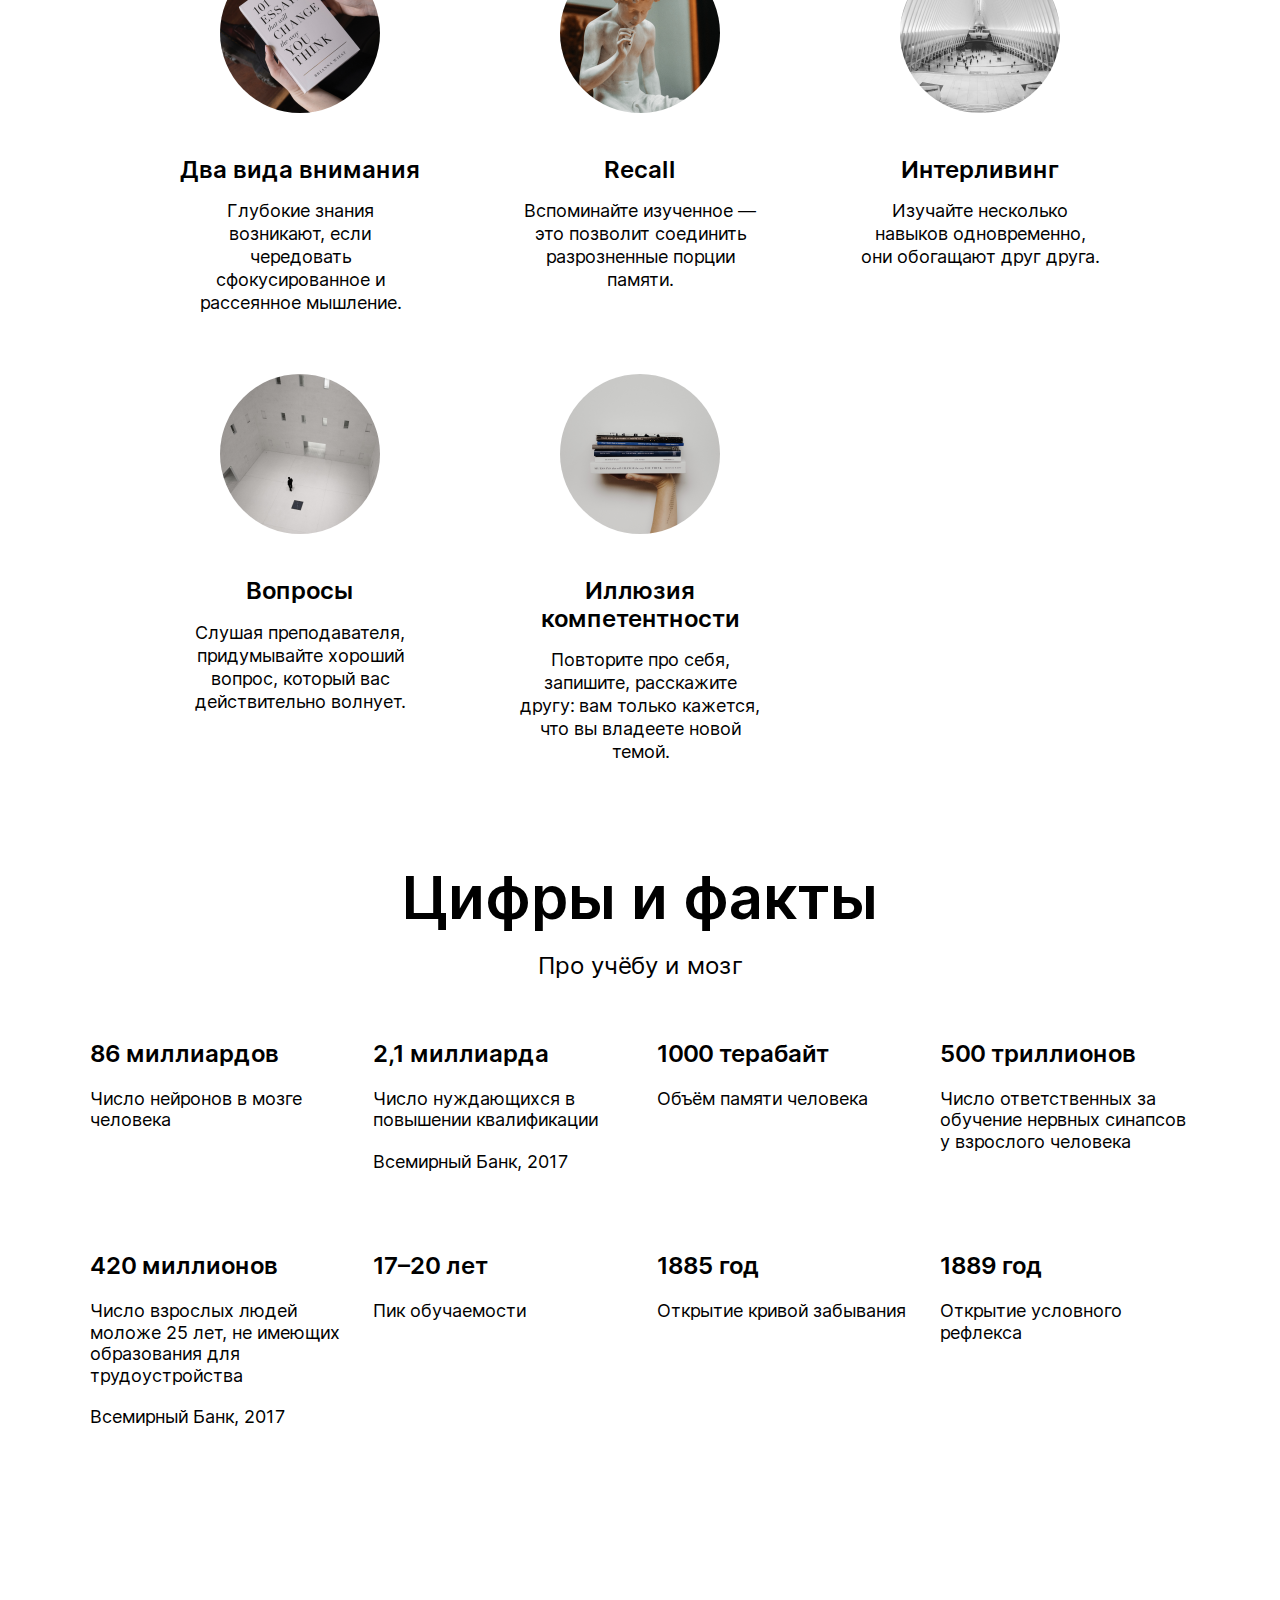
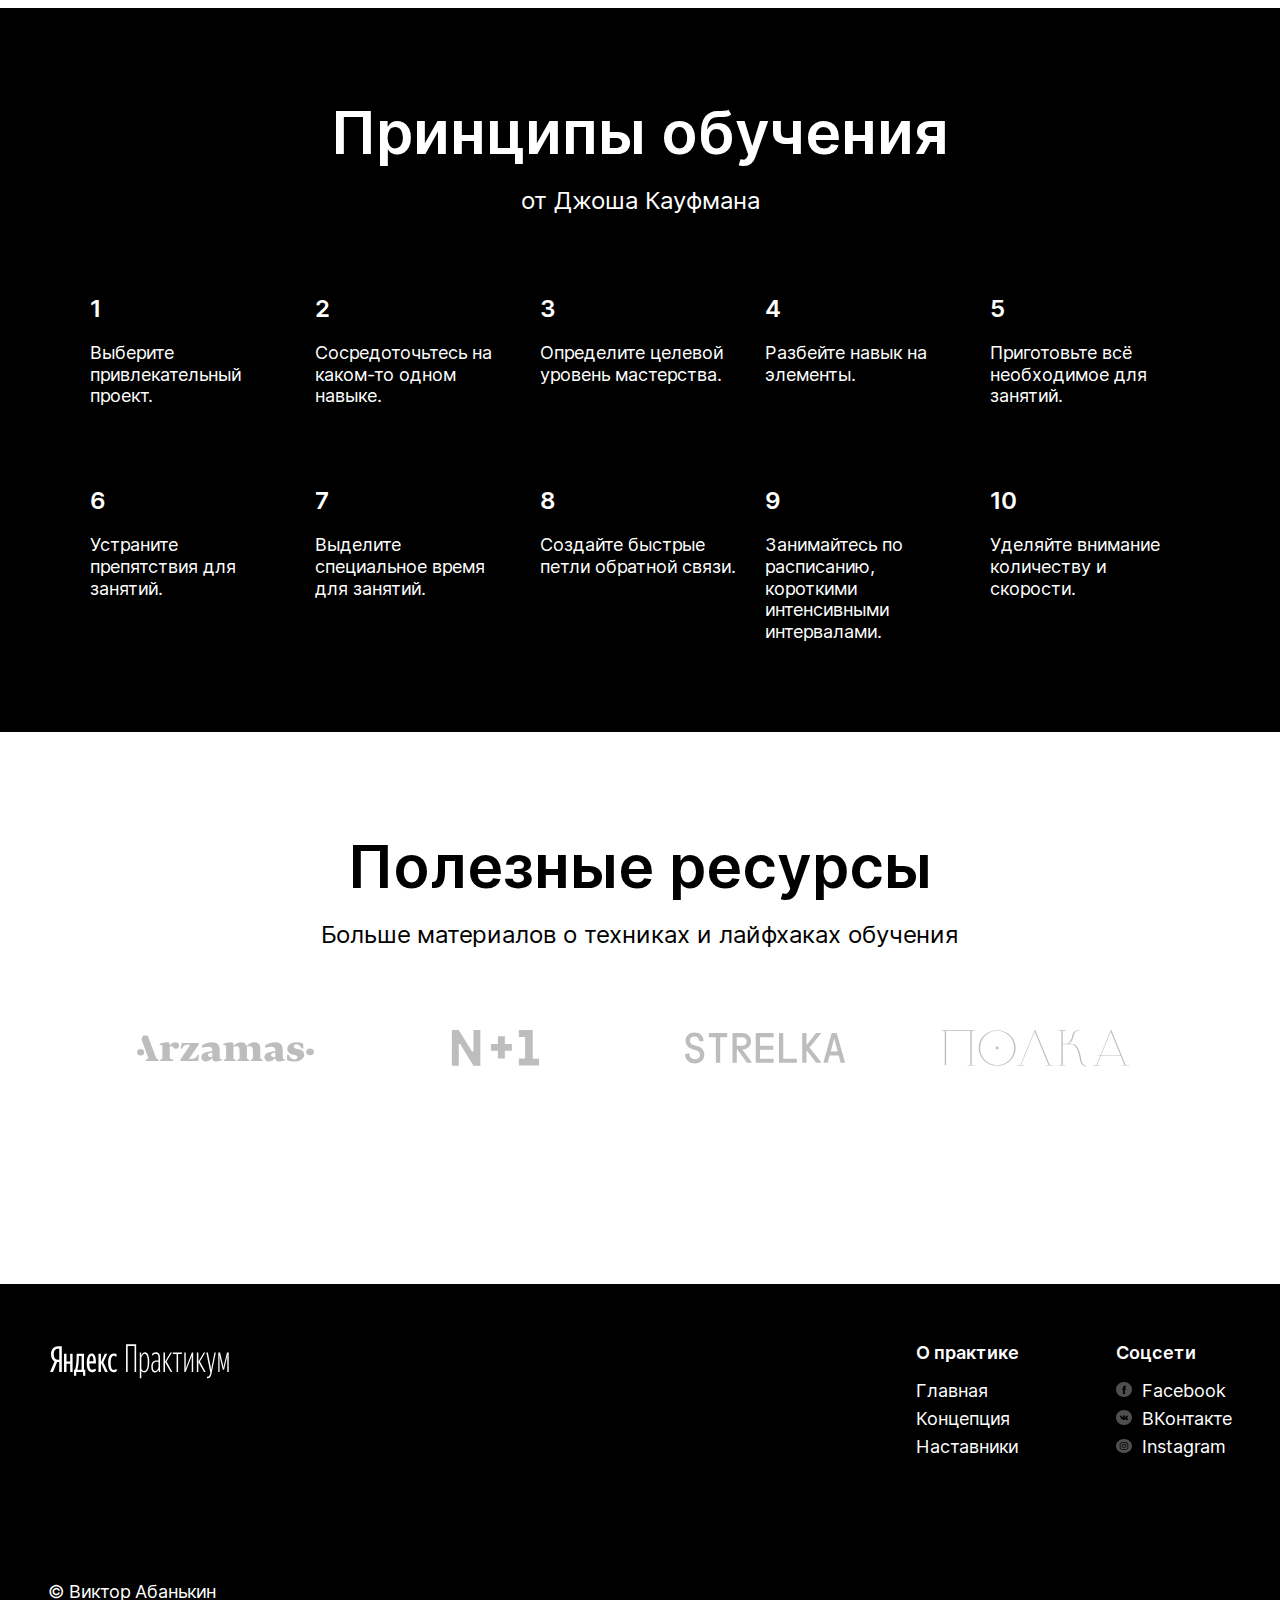
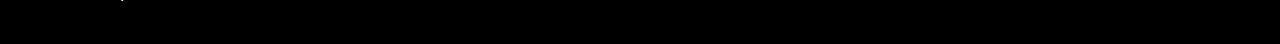
==== commit 9461b504: "Готов sprint1" ====
--- a/first-project__startkit/first-project__startkit/index.html
+++ b/first-project__startkit/first-project__startkit/index.html
@@ -11,7 +11,7 @@
   <div class="page">
 
     <header class="header">
-      <img class="logo logo_place_header" src="images/logo.svg">
+      <img class="logo logo_place_header" src="images/logo.svg" alt="ЯПрактикум логотип">
       <h1 class="header__title">
         Научиться учиться
       </h1>
@@ -291,25 +291,46 @@
           материалов о техниках и лайфхаках обучения</p>
 
         <div class="resources__logo-zone">
-          <a href="#" class="resources__logo">
-            <img src="images/logo/resources-arzamas.svg" alt="Арзамас">
-          </a>
-          <a href="#" class="resources__logo">
-            <img src="images/logo/resources-n1.svg" alt="N+1">
-          </a>
-          <a href="#" class="resources__logo">
-            <img src="images/logo/resources-strelka.svg" alt="Стрелка">
-          </a>
-          <a href="#" class="resources__logo">
-            <img src="images/logo/resources-polka.svg" alt="Полка">
-          </a>
-        </div>
-      </section>
-
+          <a href="#" class="resources__logo resources__logo_arzamas"></a>
+          <a href="#" class="resources__logo resources__logo_n"></a>
+          <a href="#" class="resources__logo resources__logo_strelka"></a>
+          <a href="#" class="resources__logo resources__logo_polka"></a>
+        </div>
+
+      </section>
 
     </div>
     <footer class="footer">
 
+      <div class="footer__columns footer__columns_content_copyright">
+        <img src="images/logo_white.svg" alt="ЯПрактикум логотип" class="logo logo_place_footer">
+        <div class="footer__author">
+          &copy; Виктор Абанькин
+        </div>
+      </div>
+
+
+      <div class="footer__columns footer__columns_content_ifo">
+        <div class="footer__column-heading">
+          О практике
+        </div>
+        <div class="footer__column-links">
+          <a class="footer__column-link" href="#">Главная</a>
+          <a class="footer__column-link" href="#">Концепция</a>
+          <a class="footer__column-link" href="#">Наставники</a>
+        </div>
+      </div>
+
+      <div class="footer__columns footer__columns_content_social">
+        <div class="footer__column-heading">
+          Соцсети
+        </div>
+        <div class="footer__column-links">
+          <a class="footer__column-link footer__social-icon footer__column-link_social_fb" href="#">Facebook</a>
+          <a class="footer__column-link footer__social-icon footer__column-link_social_vk" href="#">ВКонтакте</a>
+          <a class="footer__column-link footer__social-icon footer__column-link_social_insta" href="#">Instagram</a>
+        </div>
+      </div>
     </footer>
 
   </div>
--- a/first-project__startkit/first-project__startkit/styles/style.css
+++ b/first-project__startkit/first-project__startkit/styles/style.css
@@ -2,11 +2,13 @@
 @import url(./block/page/page.css);
 @import url(./block/logo/logo.css);
 @import url(./block/logo/_place/logo_place_header.css);
+@import url(./block/logo/_place/logo_place_footer.css);
 @import url(./block/techniques/techniques.css);
 @import url(./block/cards/cards.css);
 @import url(./block/description/description.css);
 @import url(./block/header/header.css);
 @import url(./block/header/__subtitle/header__subtitle.css);
+@import url(./block/header/__link/header__link.css);
 @import url(./block/header/__title/header__title.css);
 @import url(./block/header/__square-pic/header__square-pic.css);
 @import url(./block/header/__main-illustrator/header__main-illustrator.css);
@@ -17,8 +19,8 @@
 @import url(./block/two-columns/__span-accent/two-columns__span-accent.css);
 @import url(block/section/section-title/section-title.css);
 @import url(block/section/section-subtitle/section-subtitle.css);
-@import url(block/section/section-subtitle/_theme/_dark.css);
-@import url(block/section/section-title/_theme/_dark.css);
+@import url(block/section/section-subtitle/_theme/section-subtitle_theme_dark.css);
+@import url(block/section/section-title/_theme/section-title_theme_dark.css);
 @import url(./block/cards/__title/cards__title.css);
 @import url(./block/cards/__description/card__description.css);
 @import url(./block/cards/__image/cards__image.css);
@@ -27,27 +29,33 @@
 @import url(./block/digits/__title/digits__title.css);
 @import url(./block/digits/__subtitle/digits__subtitle.css);
 @import url(./block/table/table.css);
-@import url(./block/table/_theme/_dark.css);
+@import url(./block/table/_theme/table_theme_dark.css);
 @import url(./block/table/__cell/table__cell.css);
 @import url(./block/table/__heading/table__heading.css);
 @import url(./block/table/__text/table__text.css);
-@import url(./block/table/__cell/_theme/_dark.css);
-@import url(./block/table/__heading/_theme/_dark.css);
-@import url(./block/table/__text/_theme/_dark.css);
-@import url(./block/table/__text/_theme/_dark.css);
+@import url(./block/table/__cell/_theme/table__cell_theme_dark.css);
+@import url(./block/table/__heading/_theme/table__heading_theme_dark.css);
+@import url(./block/table/__text/_theme/table__text_theme_dark.css);
+@import url(./block/table/__text/_theme/table__text_theme_dark.css);
 @import url(./block/kaufman/kaufman.css);
 @import url(./block/resources/resources.css);
 @import url(./block/resources/__logo/resources__logo.css);
 @import url(./block/resources/__logo-zone/resources__logo-zone.css);
+@import url(./block/resources/__logo-zone/resources__logo-zone.css);
+@import url(./block/resources/__logo/_arzamas/resources__logo_arzamas.css);
+@import url(./block/resources/__logo/_n/resources__logo_n.css);
+@import url(./block/resources/__logo/_polka/resources__logo_polka.css);
+@import url(./block/resources/__logo/_strelka/resources__logo_strelka.css);
 
-a {
-  color: #2f80ed;
-}
-
-
-
-
-
-
-
-
+@import url(./block/footer/footer.css);
+@import url(./block/footer/__author/footer__author.css);
+@import url(./block/footer/__columns/footer__columns.css);
+@import url(./block/footer/__columns/_content/footer__columns_content_ifo.css);
+@import url(./block/footer/__columns/_content/footer__columns_content_copyright.css);
+@import url(./block/footer/__columns/_content/footer__columns_content_social.css);
+@import url(./block/footer/__column-heading/footer__column-heading.css);
+@import url(./block/footer/__column-links/footer__column-links.css);
+@import url(./block/footer/__column-link/footer__column-link.css);
+@import url(./block/footer/__column-link/_social/footer__column-link_social_fb.css);
+@import url(./block/footer/__column-link/_social/footer__column-link_social_vk.css);
+@import url(./block/footer/__column-link/_social/footer__column-link_social_insta.css);
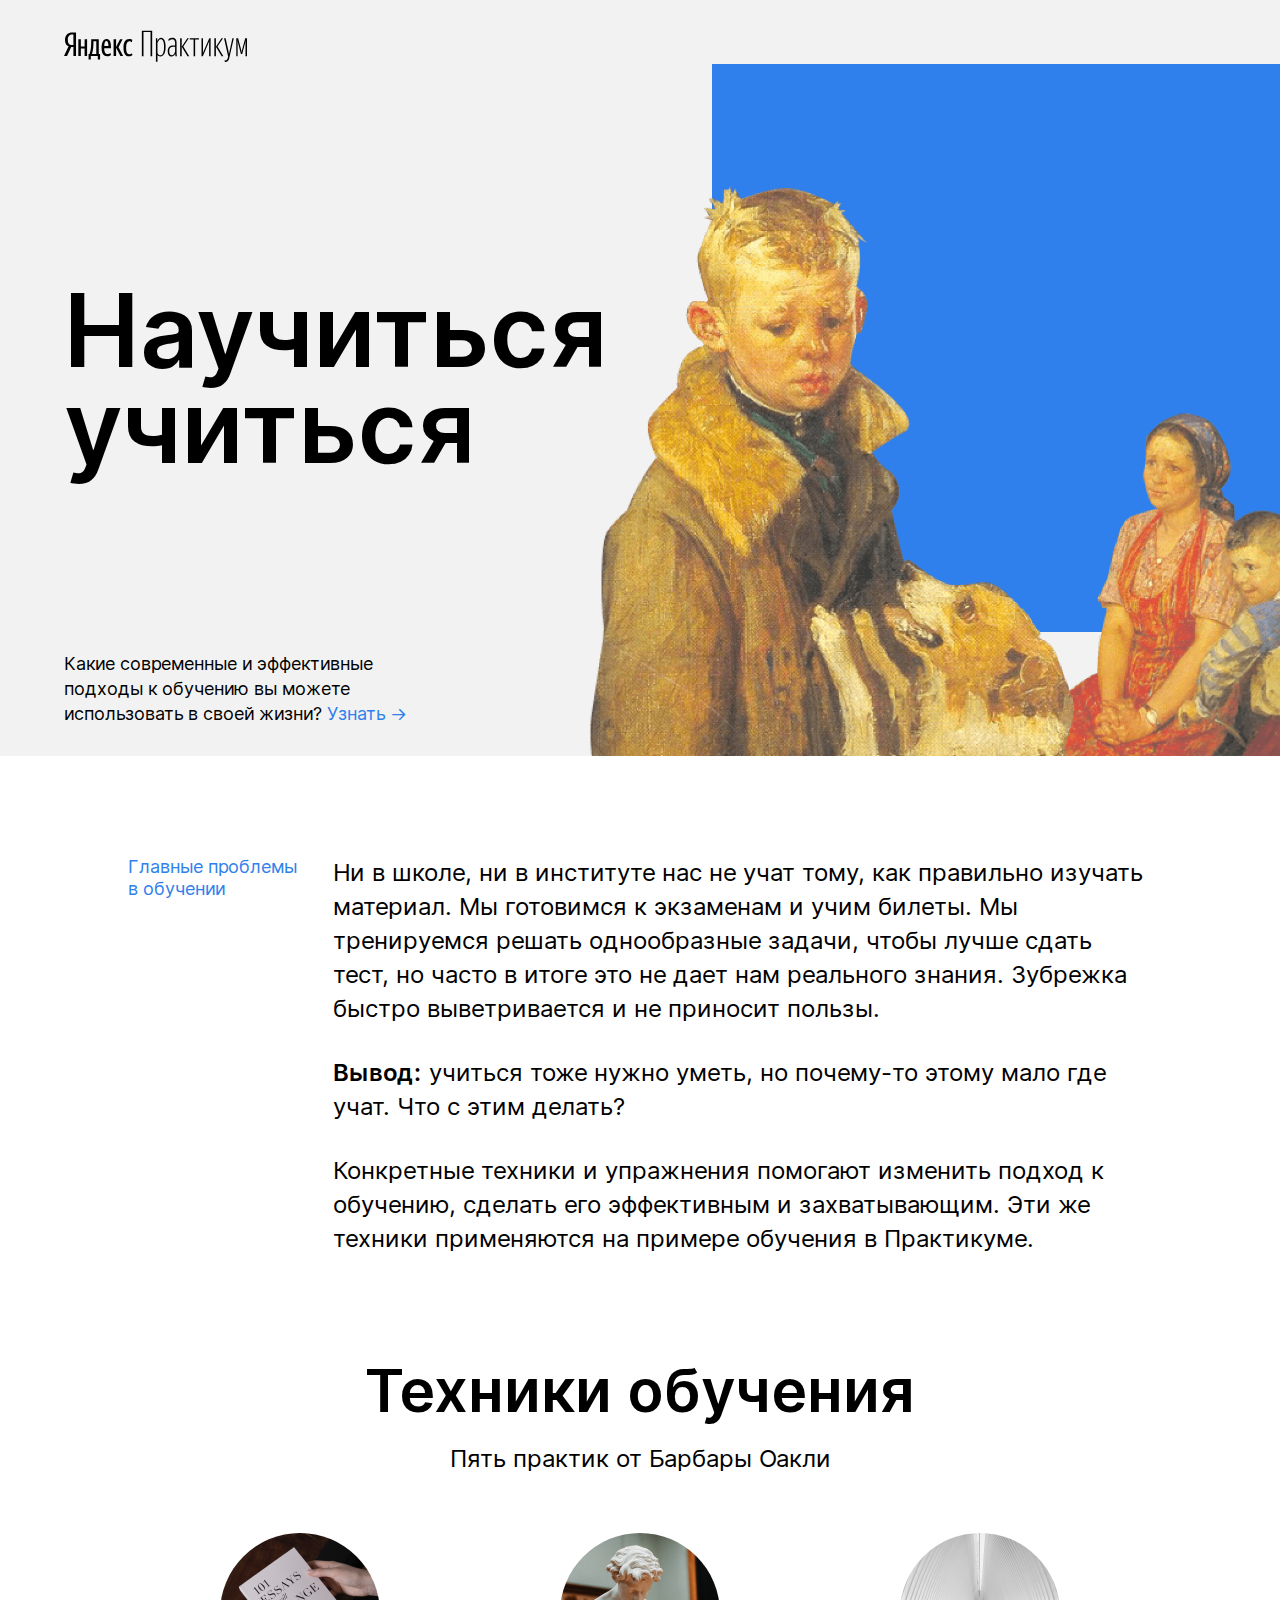
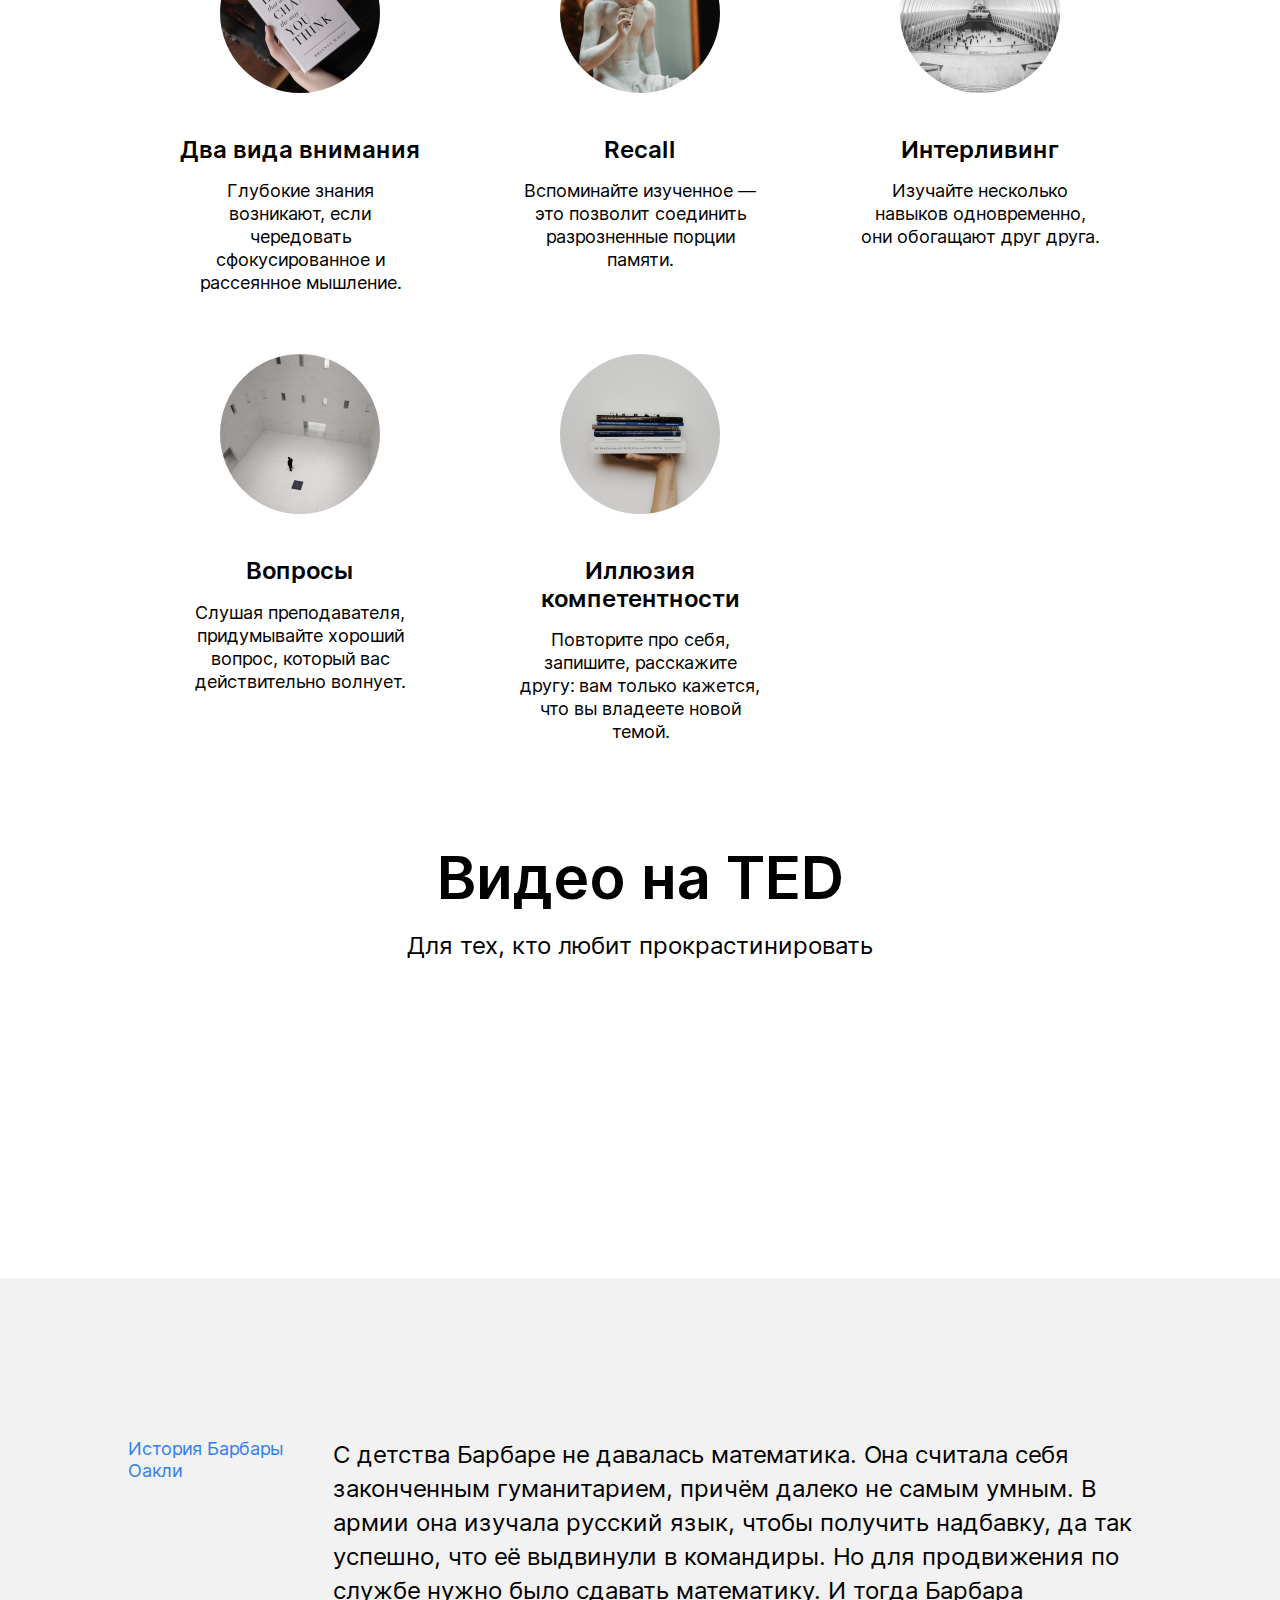
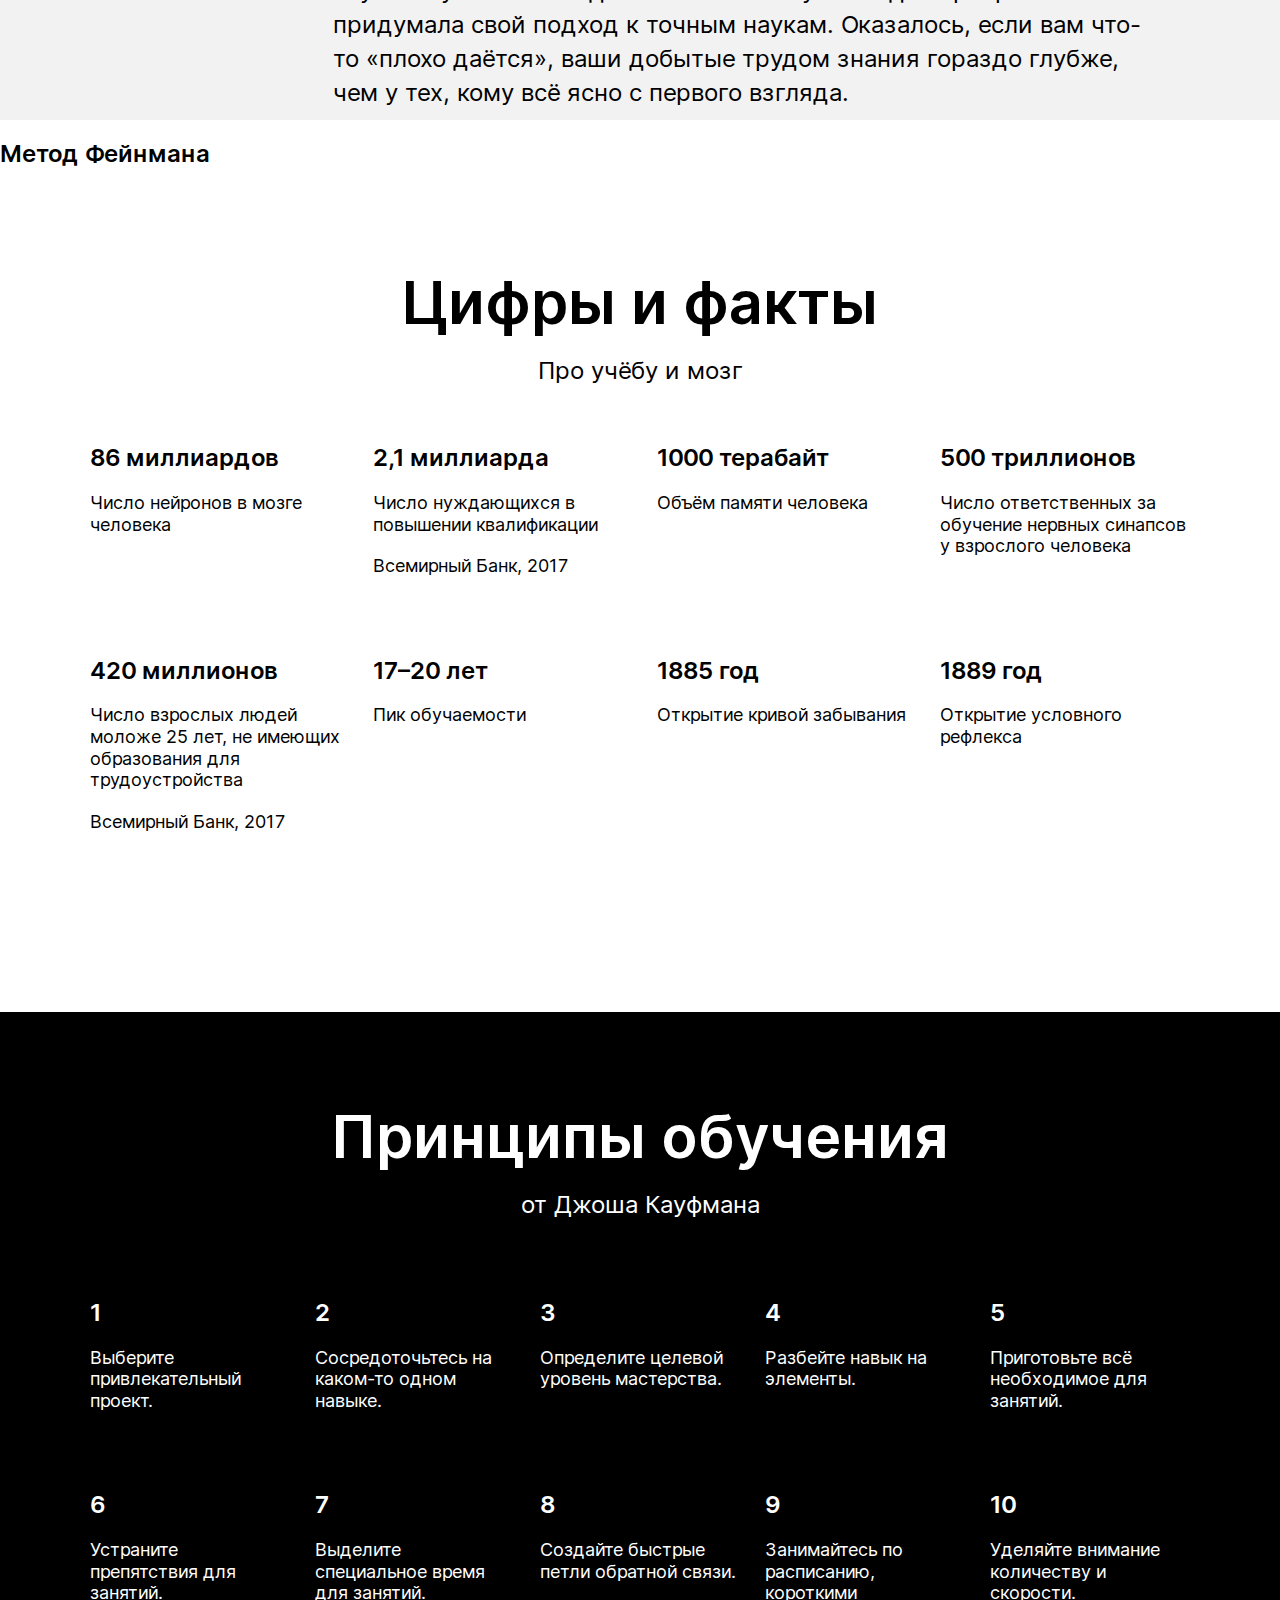
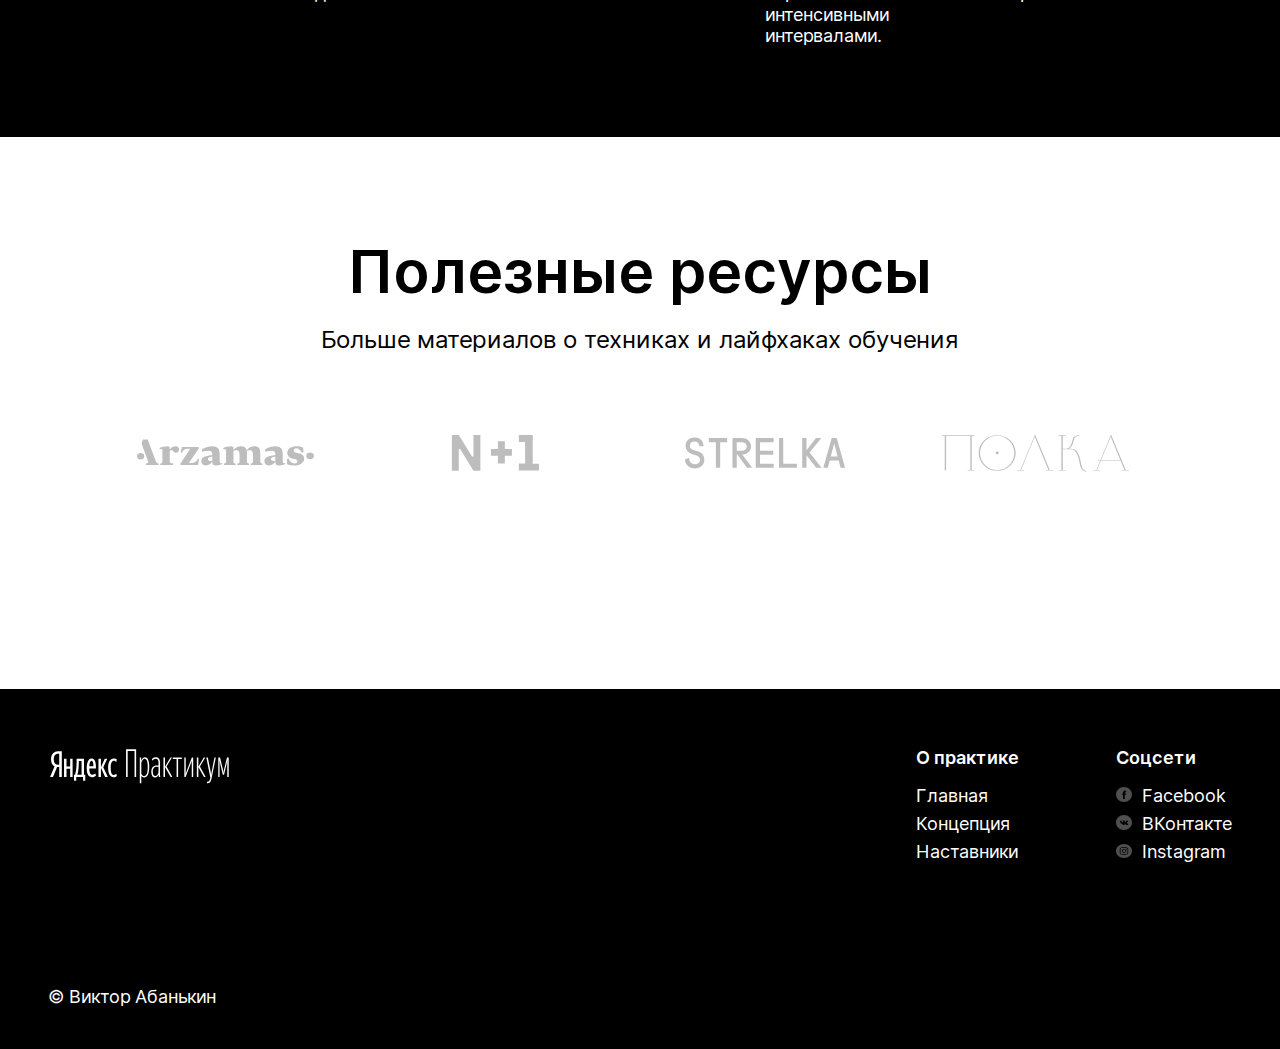
==== commit a3e160d7: "Анимация в блоке header" ====
--- a/first-project__startkit/first-project__startkit/index.html
+++ b/first-project__startkit/first-project__startkit/index.html
@@ -30,14 +30,19 @@
         <div class="two-columns">
           <h2 class="two-columns__brief">Главные проблемы в обучении</h2>
           <div class="two-columns__main-text">
-            <p class="two-columns__paragraph">Ни в школе, ни в институте нас не учат тому, как правильно изучать
+            <p class="two-columns__paragraph">Ни в школе, ни в институте нас не
+              учат тому, как правильно изучать
               материал. Мы готовимся к экзаменам и учим билеты. Мы тренируемся
-              решать однообразные задачи, чтобы лучше сдать тест, но часто в итоге
+              решать однообразные задачи, чтобы лучше сдать тест, но часто в
+              итоге
               это не дает нам реального знания. Зубрежка быстро выветривается и
               не приносит пользы.</p>
-            <p class="two-columns__paragraph"><span class="two-columns__span-accent">Вывод:</span> учиться тоже нужно уметь, но почему-то этому мало
+            <p class="two-columns__paragraph"><span
+              class="two-columns__span-accent">Вывод:</span> учиться тоже нужно
+              уметь, но почему-то этому мало
               где учат. Что с этим делать?</p>
-            <p class="two-columns__paragraph">Конкретные техники и упражнения помогают изменить подход к
+            <p class="two-columns__paragraph">Конкретные техники и упражнения
+              помогают изменить подход к
               обучению, сделать его эффективным и захватывающим. Эти же
               техники применяются на примере обучения в Практикуме.</p>
           </div>
@@ -88,27 +93,44 @@
         </div>
       </section>
 
-      <!--<section class="video">
-        <h2 class="video__title">Видео нa TED</h2>
-        <h3 class="video__subtitle">Для тех, кто любит прокрастинировать</h3>
-        <div class="video__content">
-          <div class="video__one"></div>
-          <div class="video__two"></div>
-        </div>
-
+      <section class="video">
+        <h2 class="section-title">Видео нa TED</h2>
+        <p class="section-subtitle">Для тех, кто любит прокрастинировать</p>
+
+        <div class="video__iframes">
+          <div class="video__iframe">
+            <iframe width="560" height="315"
+                    src="https://www.youtube.com/embed/J_89IMS5gJQ"
+                    title="YouTube video player" frameborder="0"
+                    allow="accelerometer; autoplay; clipboard-write; encrypted-media; gyroscope; picture-in-picture"
+                    allowfullscreen></iframe>
+          </div>
+          <div class="video__iframe">
+
+            <iframe width="560" height="315"
+                    src="https://www.youtube.com/embed/0u3bccaRmmg"
+                    title="YouTube video player" frameborder="0"
+                    allow="accelerometer; autoplay; clipboard-write; encrypted-media; gyroscope; picture-in-picture"
+                    allowfullscreen></iframe>
+          </div>
+
+        </div>
       </section>
 
       <section class="oakley">
-        <h2 class="oakley__brief">История Барбары Оакли.</h2>
-        <div class="oakley__main-text">
-          <p>С детства Барбаре не давалась математика. Она считала себя
-            законченным гуманитарием, причём далеко не самым умным.
-            В армии она изучала русский язык, чтобы получить надбавку,
-            да так успешно, что её выдвинули в командиры. Но для продвижения
-            по службе нужно было сдавать математику. И тогда Барбара придумала
-            свой подход к точным наукам. Оказалось, если вам что-то
-            «плохо даётся», ваши добытые трудом знания гораздо глубже,
-            чем у тех, кому всё ясно с первого взгляда.</p>
+        <div class="two-columns">
+          <h2 class="two-columns__brief">История Барбары Оакли</h2>
+          <div class="two-columns__main-text">
+            <p class="two-columns__paragraph">С детства Барбаре не давалась
+              математика. Она считала себя законченным гуманитарием, причём
+              далеко не самым умным. В армии она изучала русский язык, чтобы
+              получить надбавку, да так успешно, что её выдвинули в командиры.
+              Но для продвижения по службе нужно было сдавать математику. И
+              тогда Барбара придумала свой подход к точным наукам. Оказалось,
+              если вам что-то «плохо даётся», ваши добытые трудом знания гораздо
+              глубже, чем у тех, кому всё ясно с первого взгляда.
+            </p>
+          </div>
         </div>
       </section>
 
@@ -116,7 +138,7 @@
         <h2 class="feinman__title">Метод Фейнмана</h2>
         <h3 class="feinman__subtitle"></h3>
         <a class="feinman__link" href="#"></a>
-      </section> -->
+      </section>
 
       <section class="digits">
         <h2 class="section-title">Цифры и факты</h2>
--- a/first-project__startkit/first-project__startkit/styles/style.css
+++ b/first-project__startkit/first-project__startkit/styles/style.css
@@ -1,3 +1,4 @@
+@import url(./block/keyframes/keyframes.css);
 @import url(./block/main/main.css);
 @import url(./block/page/page.css);
 @import url(./block/logo/logo.css);
@@ -59,3 +60,7 @@
 @import url(./block/footer/__column-link/_social/footer__column-link_social_fb.css);
 @import url(./block/footer/__column-link/_social/footer__column-link_social_vk.css);
 @import url(./block/footer/__column-link/_social/footer__column-link_social_insta.css);
+@import url(./block/video/video.css);
+@import url(./block/video/__iframes/video__iframes.css);
+@import url(./block/video/__iframe/video__iframe.css);
+@import url(./block/oakley/oakley.css);
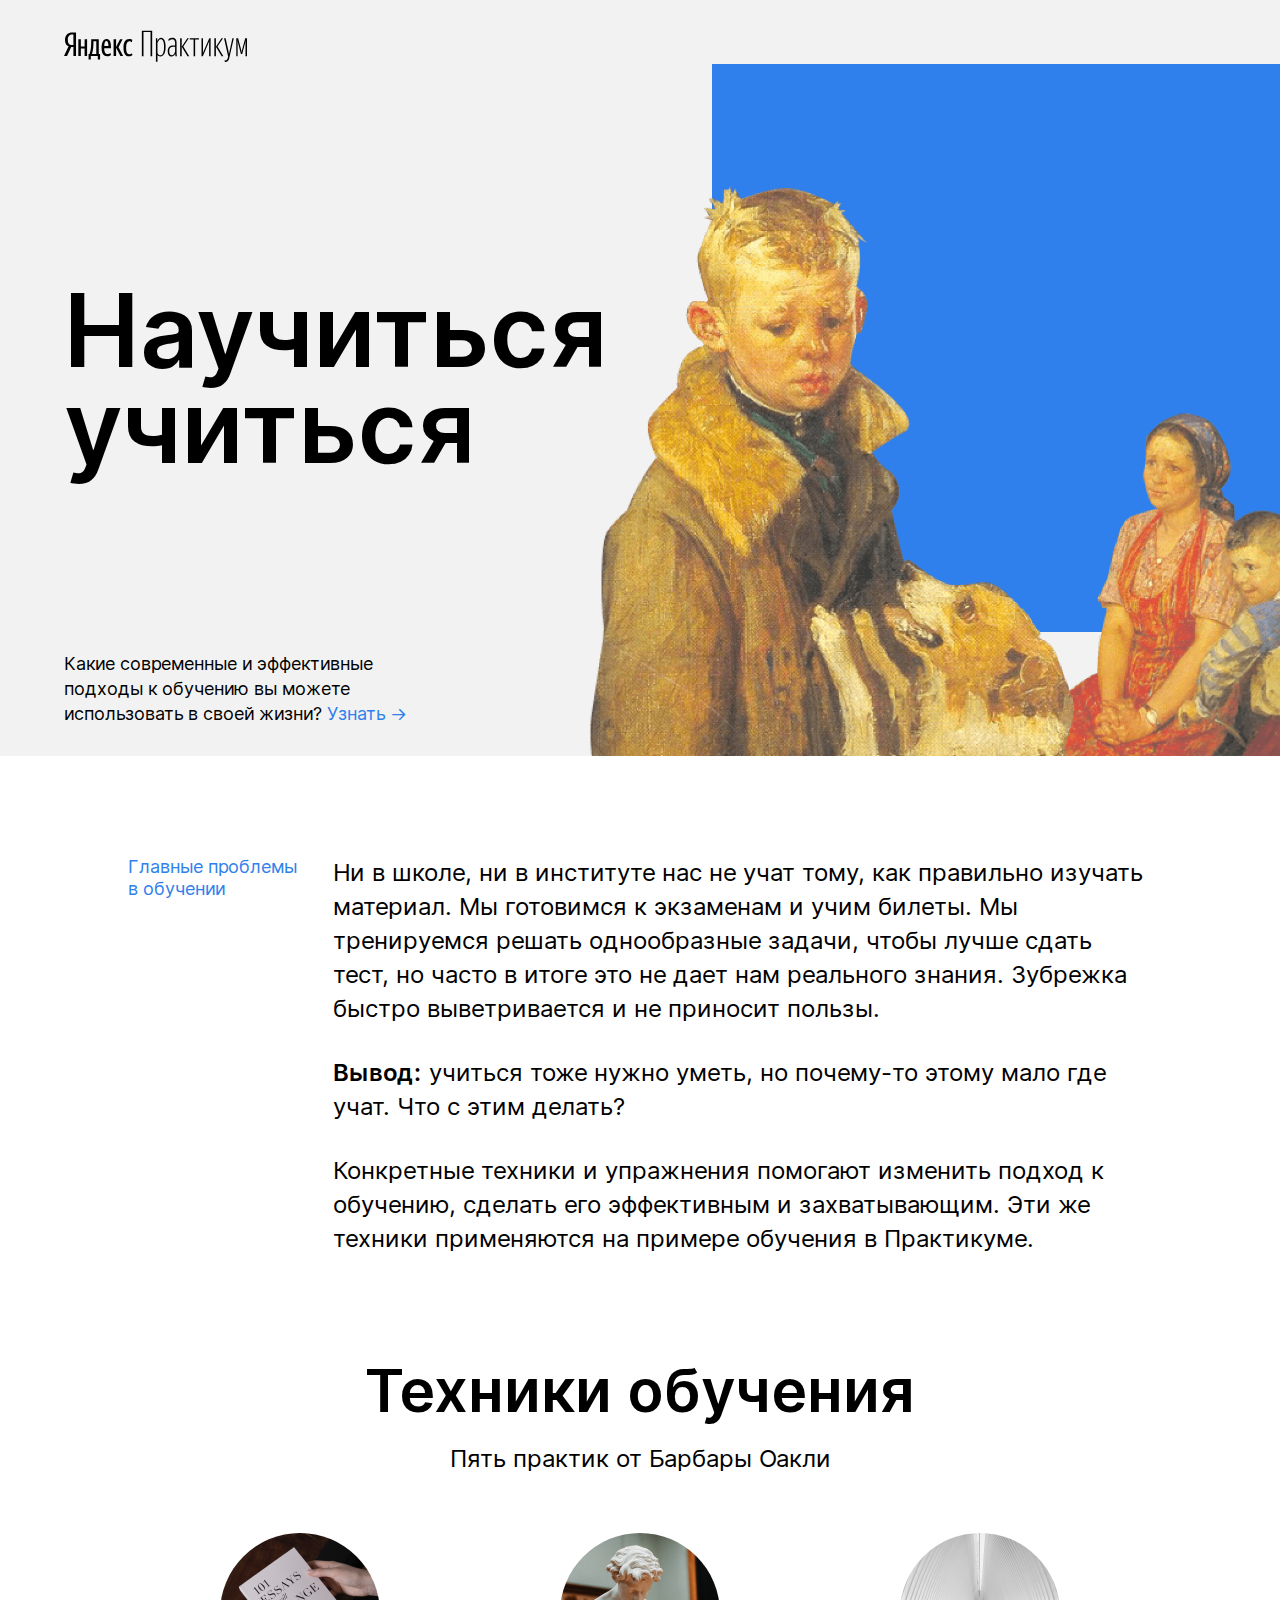
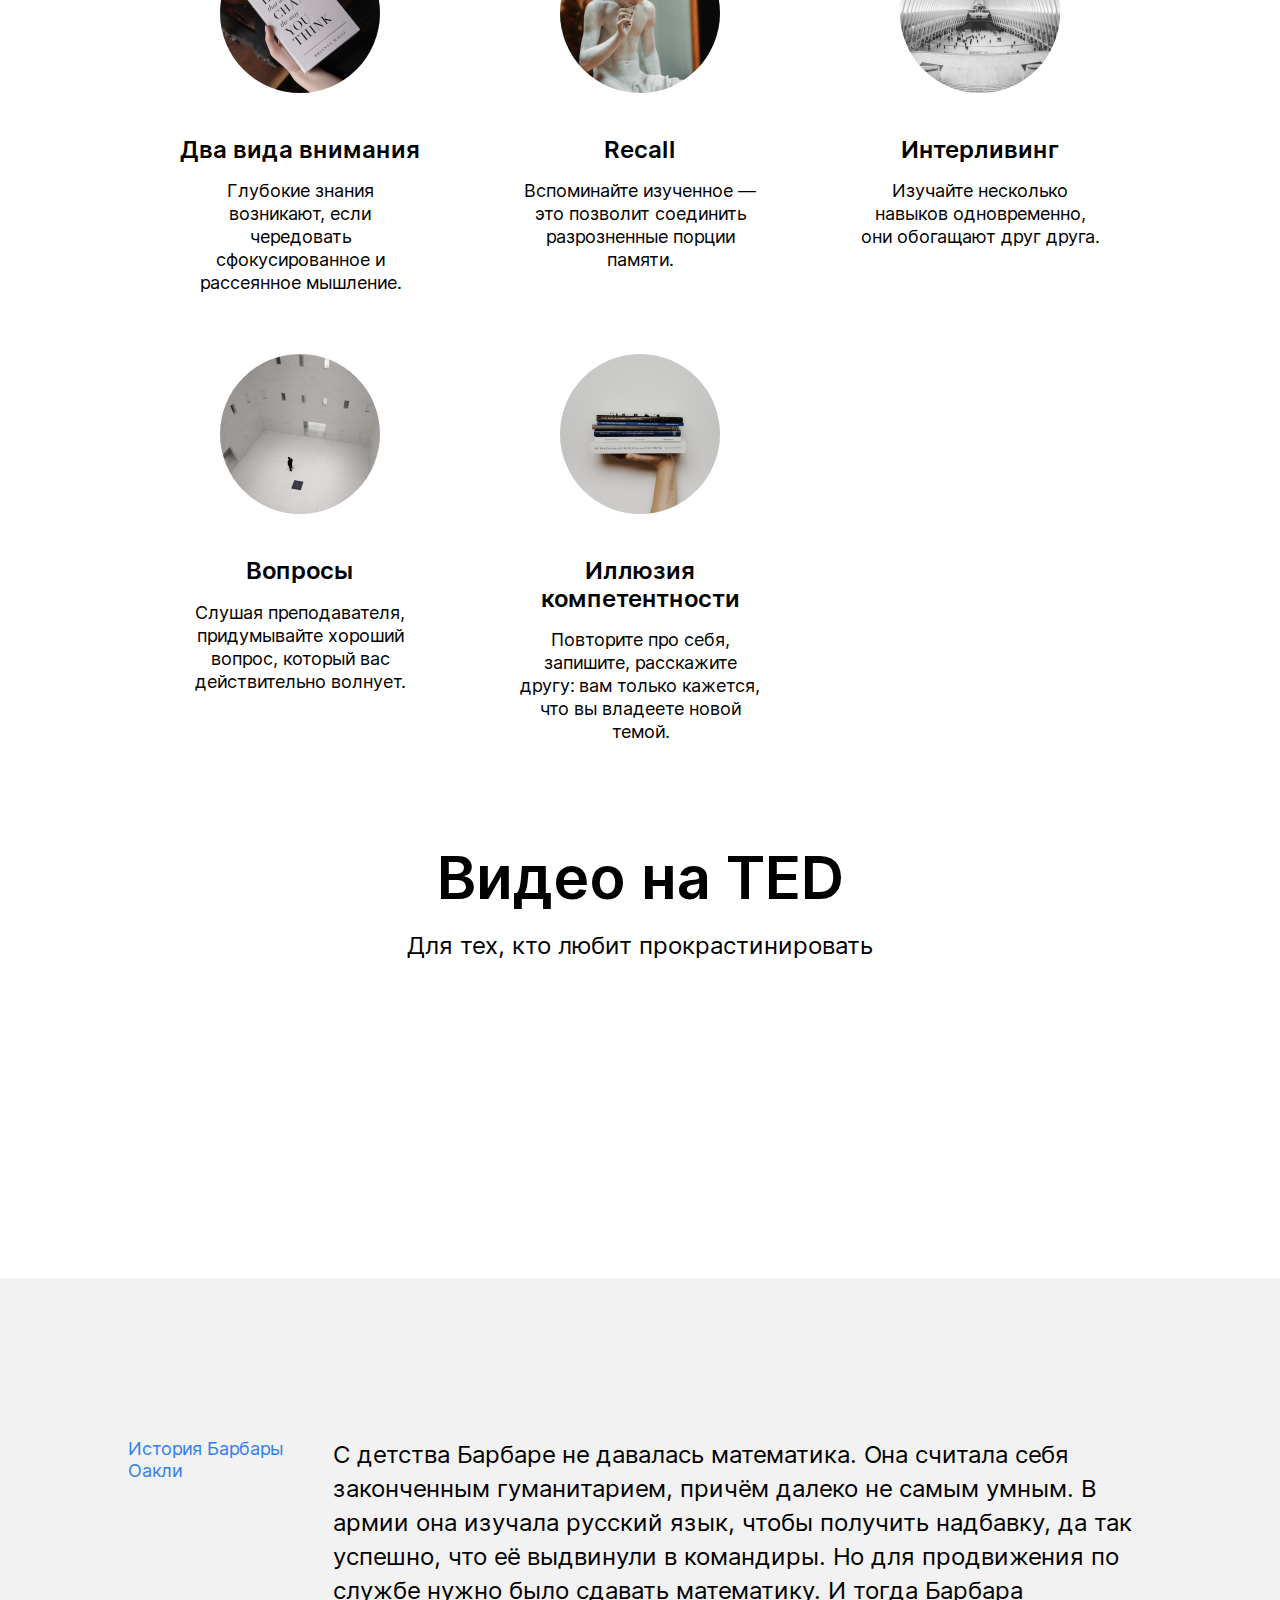
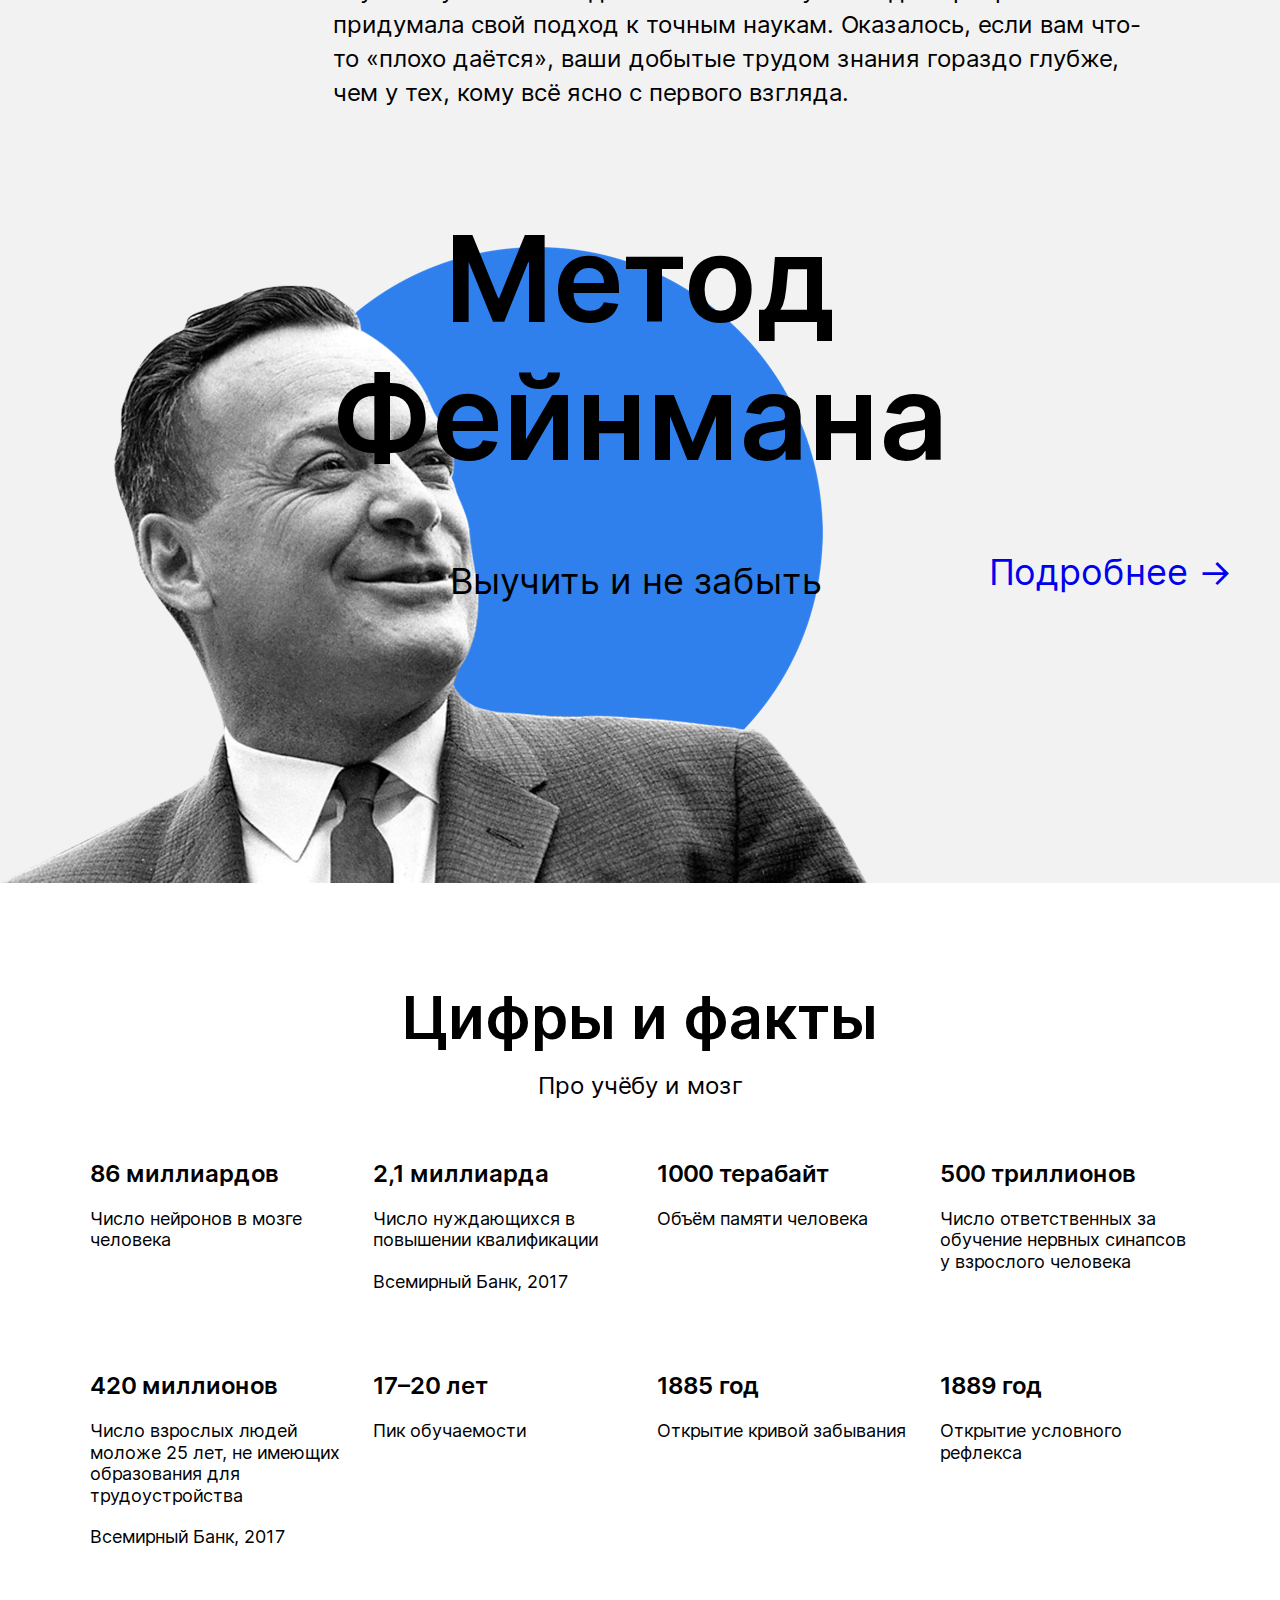
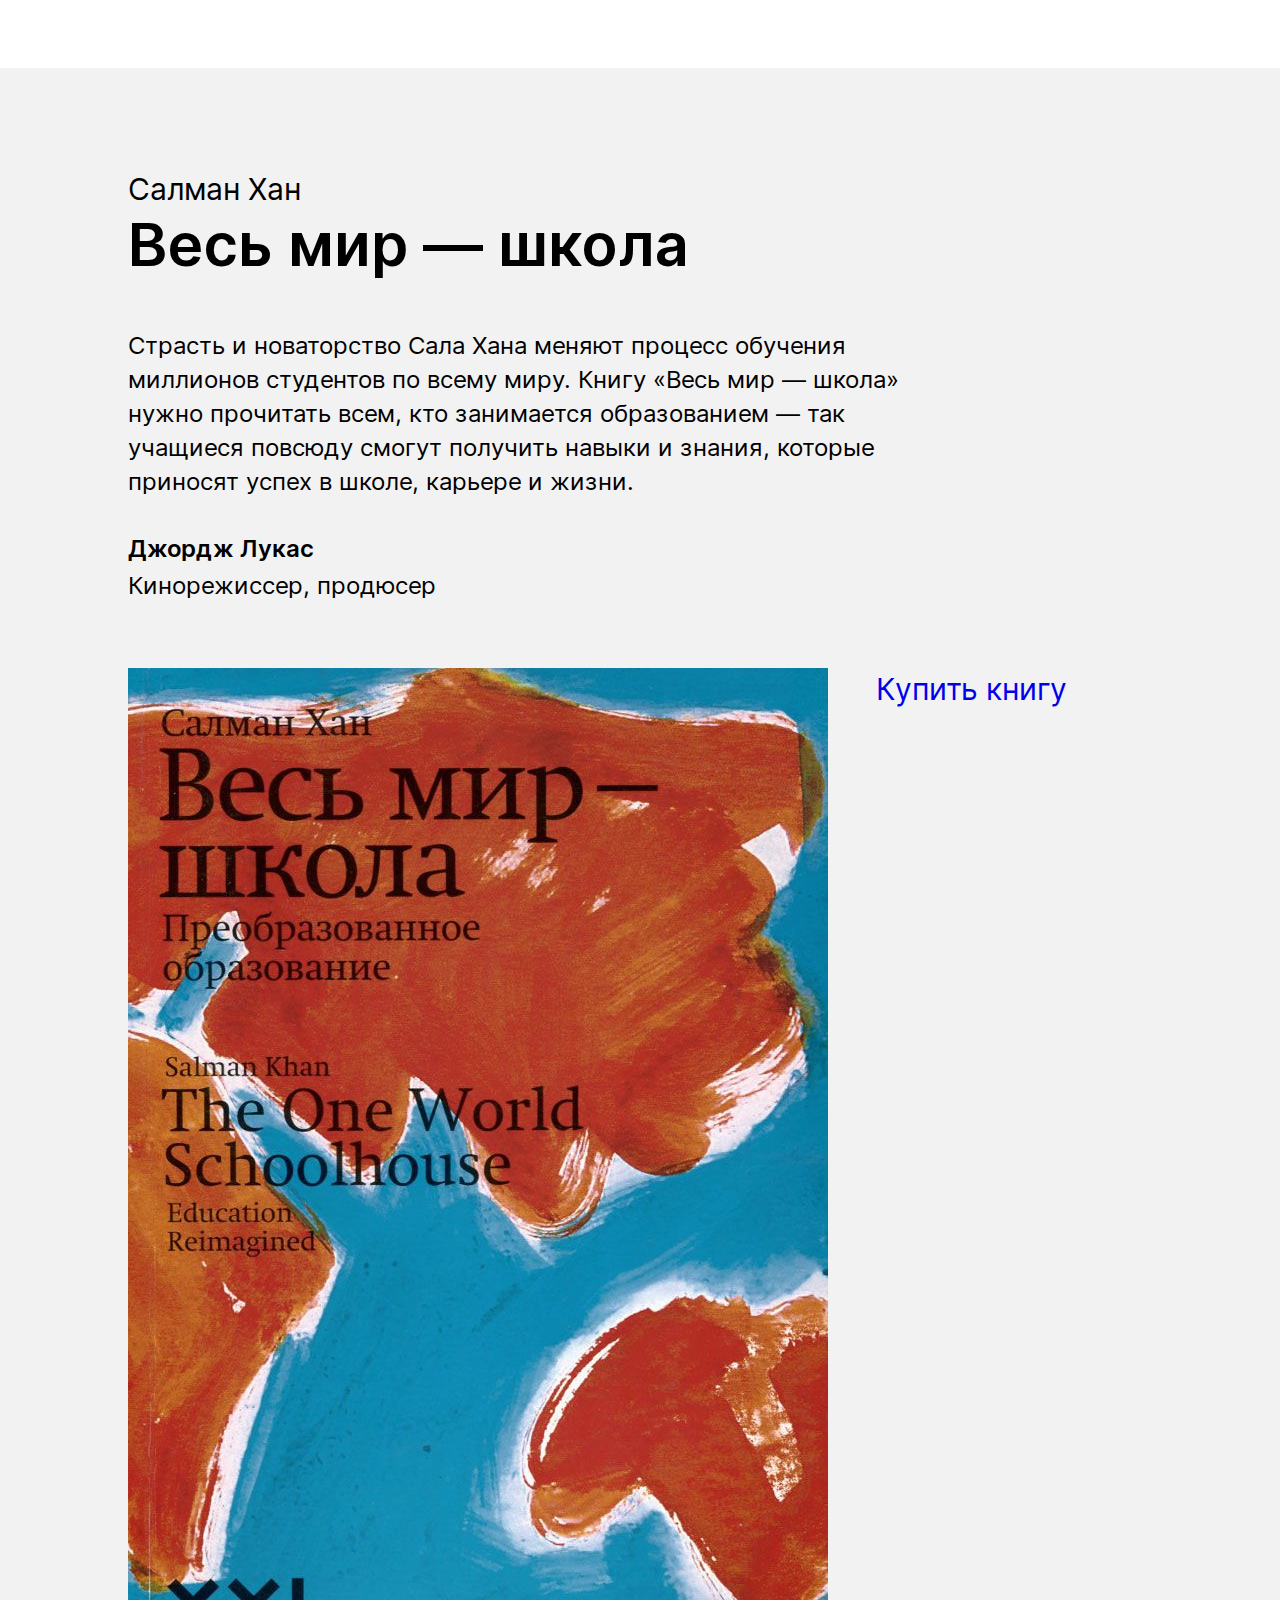
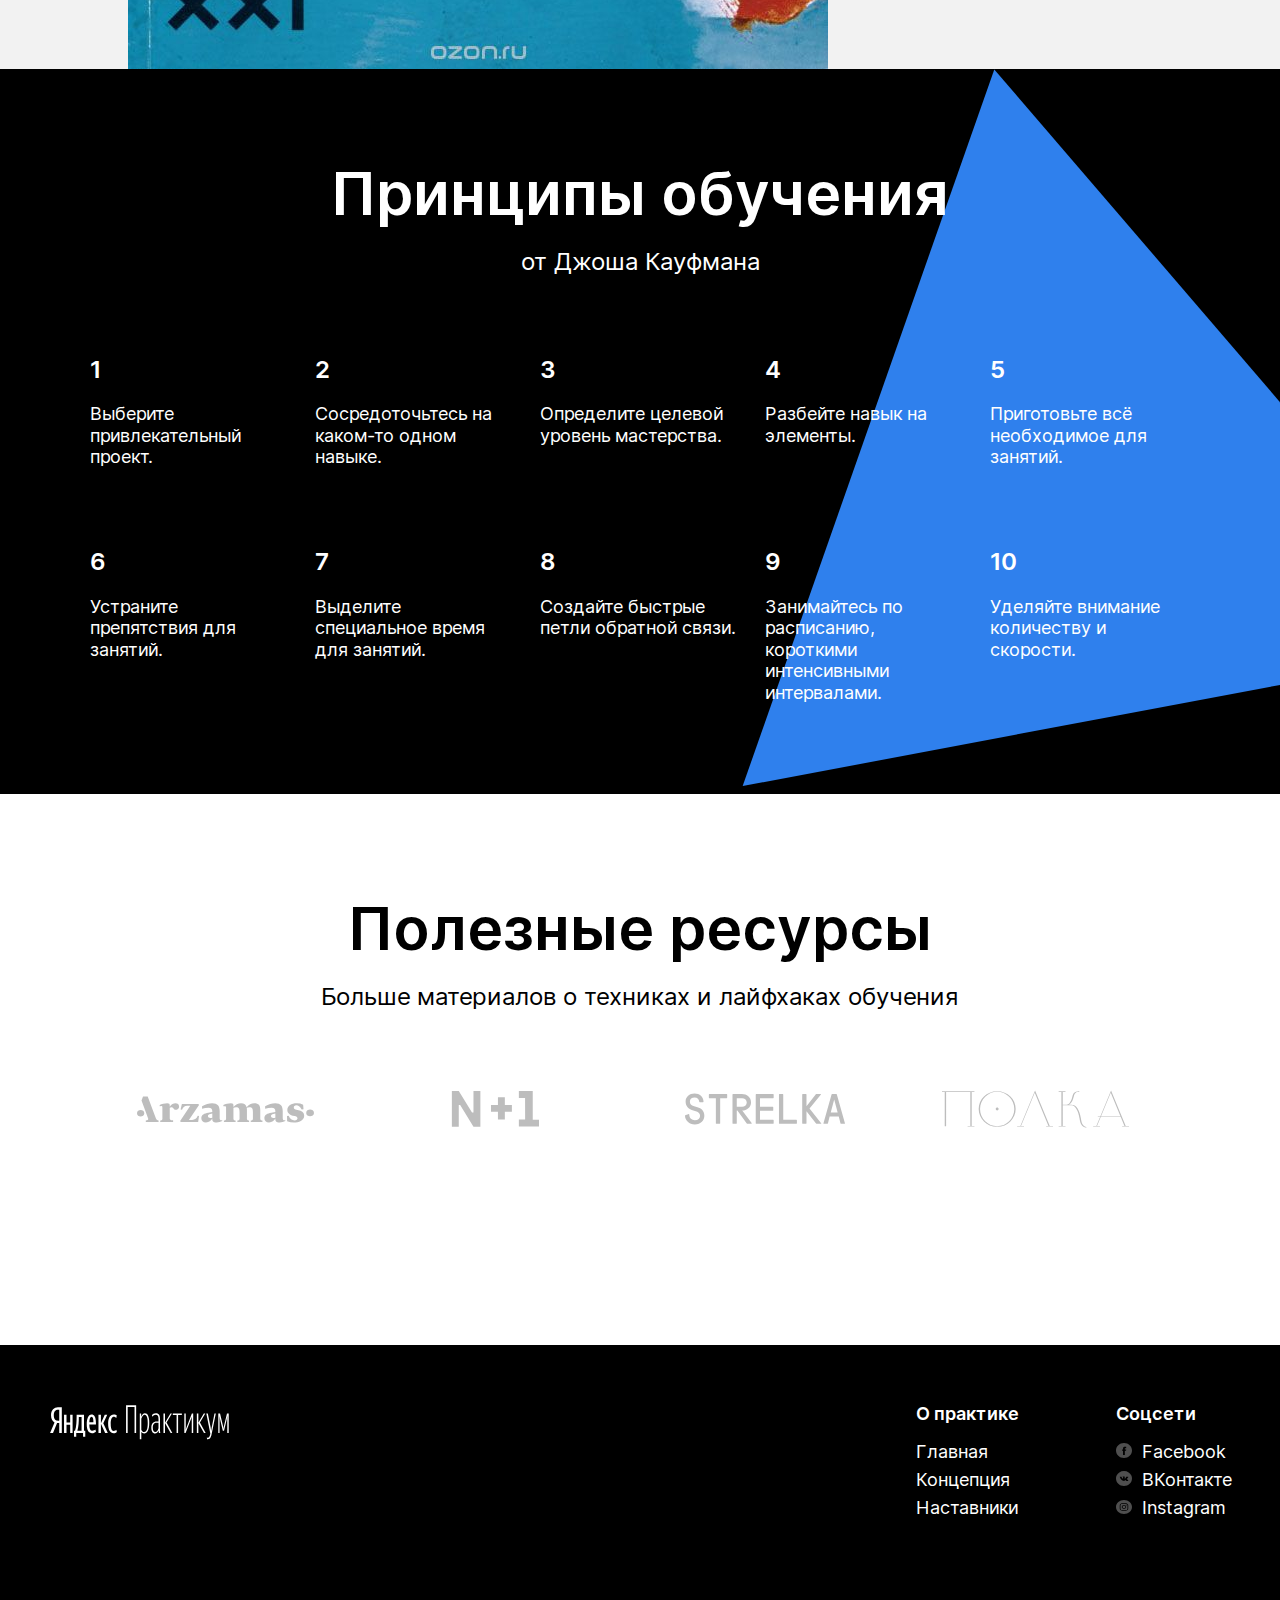
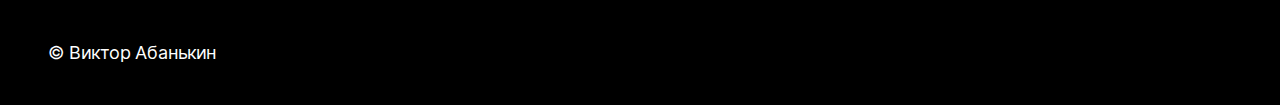
==== commit a21500b3: "готов" ====
--- a/first-project__startkit/first-project__startkit/index.html
+++ b/first-project__startkit/first-project__startkit/index.html
@@ -17,7 +17,7 @@
       </h1>
       <div class="header__subtitle">
         Какие современные и эффективные подходы к
-        обучению вы можете использовать в своей жизни? <a class="header__link" href="#">Узнать →</a>
+        обучению вы можете использовать в своей жизни? <a class="header__link link" href="#">Узнать →</a>
       </div>
 
       <div class="header__square-pic"></div>
@@ -26,7 +26,7 @@
 
     <div class="content">
 
-      <section class="description">
+      <section class="description section-margin">
         <div class="two-columns">
           <h2 class="two-columns__brief">Главные проблемы в обучении</h2>
           <div class="two-columns__main-text">
@@ -49,7 +49,7 @@
         </div>
       </section>
 
-      <section class="techniques">
+      <section class="techniques section-margin">
         <h2 class="section-title">Техники обучения</h2>
         <p class="section-subtitle">Пять практик от Барбары Оакли</p>
 
@@ -93,7 +93,7 @@
         </div>
       </section>
 
-      <section class="video">
+      <section class="video section-margin">
         <h2 class="section-title">Видео нa TED</h2>
         <p class="section-subtitle">Для тех, кто любит прокрастинировать</p>
 
@@ -134,13 +134,13 @@
         </div>
       </section>
 
-      <section class="feinman">
-        <h2 class="feinman__title">Метод Фейнмана</h2>
-        <h3 class="feinman__subtitle"></h3>
-        <a class="feinman__link" href="#"></a>
-      </section>
-
-      <section class="digits">
+      <section class="feynman">
+        <h2 class="feynman__title">Метод Фейнмана</h2>
+        <h3 class="feynman__subtitle">Выучить и не забыть</h3>
+        <a class="feynman__link link" href="#">Подробнее -></a>
+      </section>
+
+      <section class="digits section-margin">
         <h2 class="section-title">Цифры и факты</h2>
         <p class="section-subtitle">Про учёбу и мозг</p>
 
@@ -207,7 +207,7 @@
         </div>
       </section>
 
-      <!-- <section class="khan">
+       <section class="khan section-margin">
         <div class="khan__container">
           <p class="khan__author">Салман Хан</p>
           <h2 class="khan__title">Весь мир — школа</h2>
@@ -221,12 +221,13 @@
           <p class="khan__quote-author-subline">Кинорежиссер, продюсер</p>
           <div class="khan__book-container">
             <img class="khan__book-pic" src="images/khan-book.jpg" alt="книга Джорджа Лукаса">
-            <a href="#" class="khan__buy-link">Купить книгу</a>
-          </div>
-        </div>
-      </section> -->
+            <a href="#" class="khan__buy-link link">Купить книгу</a>
+          </div>
+        </div>
+      </section>
 
       <section class="kaufman">
+        <img class="kaufman__triangle" alt="треугольник" src="images/triangle.svg">
         <h2 class="section-title section-title_theme_dark">Принципы
           обучения</h2>
         <p class="section-subtitle section-subtitle_theme_dark">от Джоша
@@ -307,7 +308,7 @@
         </div>
       </section>
 
-      <section class="resources">
+      <section class="resources section-margin">
         <h2 class="section-title">Полезные ресурсы</h2>
         <p class="section-subtitle">Больше
           материалов о техниках и лайфхаках обучения</p>
@@ -337,9 +338,9 @@
           О практике
         </div>
         <div class="footer__column-links">
-          <a class="footer__column-link" href="#">Главная</a>
-          <a class="footer__column-link" href="#">Концепция</a>
-          <a class="footer__column-link" href="#">Наставники</a>
+          <a class="footer__column-link link" href="#">Главная</a>
+          <a class="footer__column-link link" href="#">Концепция</a>
+          <a class="footer__column-link link" href="#">Наставники</a>
         </div>
       </div>
 
@@ -348,9 +349,9 @@
           Соцсети
         </div>
         <div class="footer__column-links">
-          <a class="footer__column-link footer__social-icon footer__column-link_social_fb" href="#">Facebook</a>
-          <a class="footer__column-link footer__social-icon footer__column-link_social_vk" href="#">ВКонтакте</a>
-          <a class="footer__column-link footer__social-icon footer__column-link_social_insta" href="#">Instagram</a>
+          <a class="footer__column-link link footer__social-icon footer__column-link_social_fb" href="#">Facebook</a>
+          <a class="footer__column-link link footer__social-icon footer__column-link_social_vk" href="#">ВКонтакте</a>
+          <a class="footer__column-link link footer__social-icon footer__column-link_social_insta" href="#">Instagram</a>
         </div>
       </div>
     </footer>
--- a/first-project__startkit/first-project__startkit/styles/style.css
+++ b/first-project__startkit/first-project__startkit/styles/style.css
@@ -37,17 +37,19 @@
 @import url(./block/table/__cell/_theme/table__cell_theme_dark.css);
 @import url(./block/table/__heading/_theme/table__heading_theme_dark.css);
 @import url(./block/table/__text/_theme/table__text_theme_dark.css);
-@import url(./block/table/__text/_theme/table__text_theme_dark.css);
 @import url(./block/kaufman/kaufman.css);
+@import url(./block/kaufman/__triangle/kaufman__triangle.css);
 @import url(./block/resources/resources.css);
 @import url(./block/resources/__logo/resources__logo.css);
-@import url(./block/resources/__logo-zone/resources__logo-zone.css);
 @import url(./block/resources/__logo-zone/resources__logo-zone.css);
 @import url(./block/resources/__logo/_arzamas/resources__logo_arzamas.css);
 @import url(./block/resources/__logo/_n/resources__logo_n.css);
 @import url(./block/resources/__logo/_polka/resources__logo_polka.css);
 @import url(./block/resources/__logo/_strelka/resources__logo_strelka.css);
-
+@import url(./block/feynman/feynman.css);
+@import url(./block/feynman/__link/feynman__link.css);
+@import url(./block/feynman/__subtitle/feynman__subtitle.css);
+@import url(./block/feynman/__title/feynman__title.css);
 @import url(./block/footer/footer.css);
 @import url(./block/footer/__author/footer__author.css);
 @import url(./block/footer/__columns/footer__columns.css);
@@ -64,3 +66,15 @@
 @import url(./block/video/__iframes/video__iframes.css);
 @import url(./block/video/__iframe/video__iframe.css);
 @import url(./block/oakley/oakley.css);
+@import url(./block/section_margin/section-margin.css);
+@import url(./block/khan/khan.css);
+@import url(./block/khan/__title/khan__title.css);
+@import url(./block/khan/__author/khan__author.css);
+@import url(./block/khan/__book-container/khan__book-container.css);
+@import url(./block/khan/__book-pic/khan__book-pic.css);
+@import url(./block/khan/__buy-link/khan__buy-link.css);
+@import url(./block/khan/__quote/khan__quote.css);
+@import url(./block/khan/__quote-author/khan__quote-author.css);
+@import url(./block/khan/__quote-author-subline/khan__quote-author-subline.css);
+@import url(./block/khan/__container/khan__container.css);
+@import url(./block/link/link.css);
